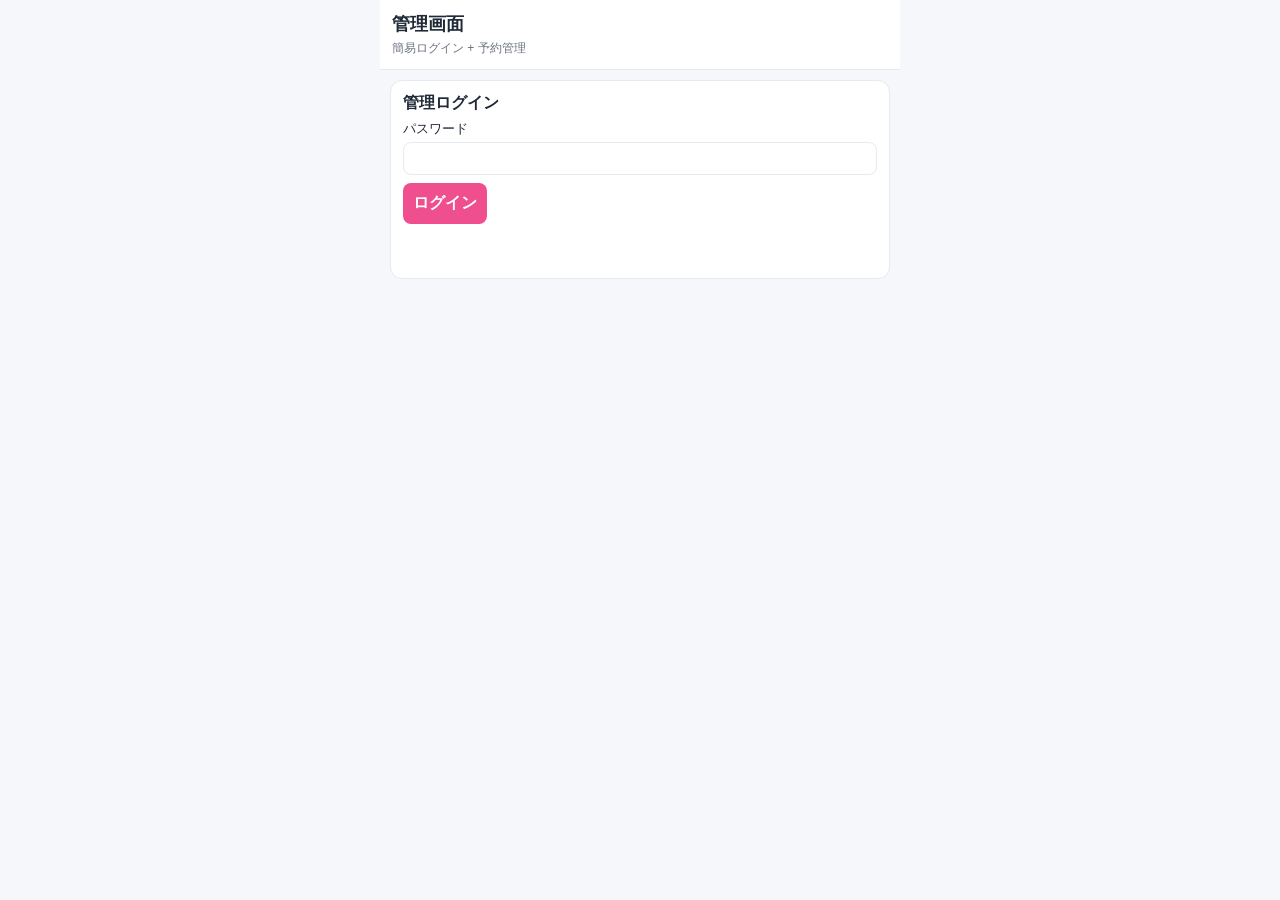
==== admin.html @ fffda280 "Build public and admin reservation screens with slot logic and pricing" ====
<!doctype html>
<html lang="ja">
  <head>
    <meta charset="UTF-8" />
    <meta name="viewport" content="width=device-width, initial-scale=1, viewport-fit=cover" />
    <title>介護タクシー予約 | 管理画面</title>
    <link rel="stylesheet" href="style.css" />
  </head>
  <body data-page="admin">
    <div class="app-shell">
      <header class="topbar">
        <h1>管理画面</h1>
        <p>簡易ログイン + 予約管理</p>
      </header>

      <main class="page-grid">
        <section class="card" id="loginCard">
          <h2>管理ログイン</h2>
          <label>パスワード<input id="adminPassword" type="password" /></label>
          <button id="loginBtn">ログイン</button>
          <p id="loginError" class="error"></p>
        </section>

        <section class="card hidden" id="adminPanel">
          <h2>営業・締切設定</h2>
          <div class="grid-2">
            <label>開始時刻<input id="startHour" type="number" min="0" max="23" /></label>
            <label>終了時刻<input id="endHour" type="number" min="0" max="23" /></label>
            <label>スロット間隔（分）
              <select id="interval">
                <option value="30">30</option>
                <option value="60">60</option>
              </select>
            </label>
            <label>締切（現在+時間）<input id="cutoffHours" type="number" min="0" max="24" /></label>
          </div>
          <label><input id="sameDayAllowed" type="checkbox" /> 当日予約を許可</label>
          <button id="saveRules">設定保存</button>
        </section>

        <section class="card hidden" id="blockPanel">
          <h2>手動ブロック設定（◎・×）</h2>
          <div id="adminCalendarGrid" class="calendar-grid"></div>
        </section>

        <section class="card hidden" id="catalogPanel">
          <h2>料金・メニュー・オプション管理</h2>
          <p class="muted">JSON形式（配列）で編集して保存。例: [{"id":"normal","name":"通常送迎","price":2500}]</p>
          <label>メニューJSON<textarea id="menuJson" rows="4"></textarea></label>
          <label>オプションJSON<textarea id="optionJson" rows="4"></textarea></label>
          <label>移動方法JSON<textarea id="mobilityJson" rows="4"></textarea></label>
          <label>ストレッチャー加算<input id="stretcherFee" type="number" min="0" /></label>
          <label>内部加算（非表示）<input id="internalFee" type="number" min="0" /></label>
          <button id="saveCatalog">料金設定保存</button>
          <p id="catalogError" class="error"></p>
        </section>

        <section class="card hidden" id="reservationPanel">
          <h2>予約一覧管理</h2>
          <div id="reservationList" class="list"></div>
        </section>
      </main>
    </div>

    <script src="app.js"></script>
    <script src="admin.js"></script>
  </body>
</html>
---- style.css ----
:root {
  --bg: #f5f7fb;
  --surface: #fff;
  --line: #e6e9ef;
  --text: #1f2937;
  --muted: #6b7280;
  --primary: #ef4f8f;
  --ok: #16a34a;
  --ng: #9ca3af;
  --danger: #dc2626;
}

* { box-sizing: border-box; }
body { margin: 0; font-family: -apple-system,BlinkMacSystemFont,"Segoe UI",Roboto,"Yu Gothic",sans-serif; background: var(--bg); color: var(--text); }
.app-shell { max-width: 520px; margin: 0 auto; min-height: 100dvh; }
.topbar { position: sticky; top: 0; z-index: 20; background: var(--surface); border-bottom: 1px solid var(--line); padding: 12px; }
.topbar h1 { margin: 0; font-size: 18px; }
.topbar p { margin: 4px 0 0; color: var(--muted); font-size: 12px; }
.page-grid { padding: 10px; display: grid; gap: 10px; }
.card { background: var(--surface); border: 1px solid var(--line); border-radius: 12px; padding: 12px; }
.card h2 { margin: 0 0 6px; font-size: 16px; }
.muted { color: var(--muted); font-size: 12px; margin: 0 0 8px; }
.date-tabs { display: grid; grid-auto-flow: column; grid-auto-columns: minmax(64px, 1fr); gap: 6px; overflow-x: auto; margin-bottom: 8px; }
.date-tab { border: 1px solid var(--line); border-radius: 10px; padding: 6px 4px; font-size: 12px; background: #fff; text-align: center; }
.date-tab.is-today { border-color: var(--primary); background: #fff0f6; }
.calendar-grid { display: grid; grid-template-columns: 44px repeat(7, 1fr); border: 1px solid var(--line); border-radius: 10px; overflow: hidden; }
.cell { border-right: 1px solid var(--line); border-bottom: 1px solid var(--line); min-height: 34px; display: grid; place-items: center; font-size: 12px; }
.cell.head, .cell.time { background: #f9fafb; font-weight: 700; }
.cell:nth-child(8n) { border-right: 0; }
.slot-btn { width: 100%; height: 100%; border: 0; background: #fff; font-size: 14px; font-weight: 700; cursor: pointer; }
.slot-btn.open { color: var(--primary); }
.slot-btn.blocked, .slot-btn.reserved { color: var(--ng); background: #f3f4f6; }
.slot-btn.today { box-shadow: inset 0 0 0 1px #f9a8d4; }
.slot-btn:disabled { cursor: not-allowed; }
.list { display: grid; gap: 8px; }
.item { border: 1px solid var(--line); border-radius: 10px; padding: 8px; font-size: 13px; }
label { display: grid; gap: 4px; font-size: 13px; margin-bottom: 8px; }
input, select, textarea, button { font: inherit; }
input, select, textarea { border: 1px solid var(--line); border-radius: 8px; padding: 8px; }
button { border: 0; border-radius: 8px; padding: 10px; background: var(--primary); color: #fff; font-weight: 700; }
button.secondary { background: #e5e7eb; color: #111827; }
.checkbox-grid { display: grid; grid-template-columns: repeat(2, minmax(0,1fr)); gap: 6px; }
.checkbox-item { display: flex; align-items: center; gap: 6px; font-size: 13px; }
.price-box { border: 1px dashed var(--line); border-radius: 10px; padding: 8px; margin-top: 8px; font-size: 13px; }
.price-box .total { font-weight: 700; font-size: 16px; }
.error { color: var(--danger); font-size: 12px; min-height: 18px; }
.modal { border: 0; border-radius: 12px; padding: 0; width: min(96vw, 460px); }
.modal form { padding: 12px; display: grid; gap: 6px; }
.modal-actions { display: grid; grid-template-columns: 1fr 1fr; gap: 6px; margin-top: 6px; }
.hidden { display: none; }
.grid-2 { display: grid; grid-template-columns: 1fr 1fr; gap: 8px; }
.row-actions { display: flex; gap: 6px; margin-top: 6px; }
.row-actions button { padding: 6px 8px; font-size: 12px; }
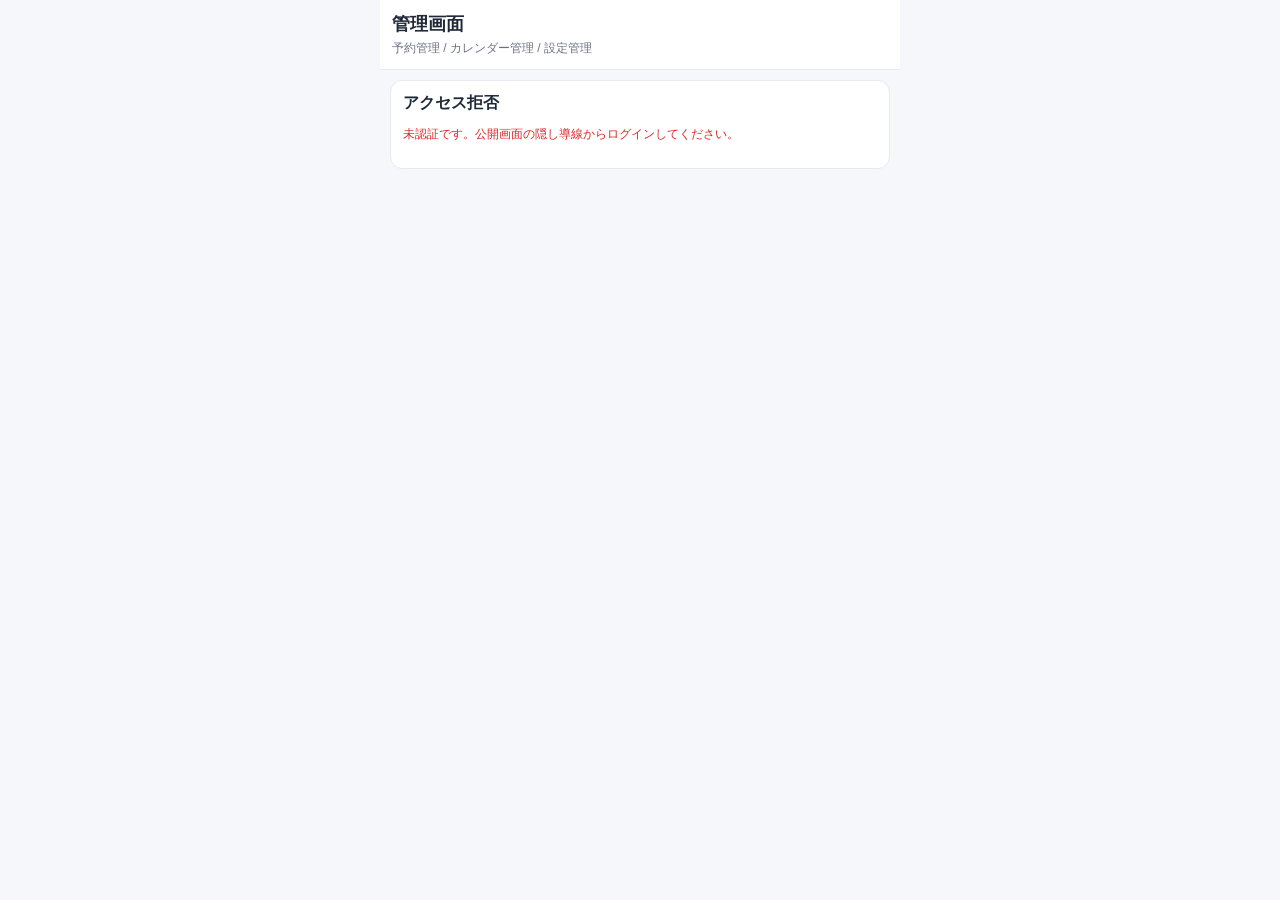
==== commit 7094ef41: "Add hidden admin entry flow with tap trigger and auth guard" ====
--- a/admin.html
+++ b/admin.html
@@ -10,27 +10,32 @@
     <div class="app-shell">
       <header class="topbar">
         <h1>管理画面</h1>
-        <p>簡易ログイン + 予約管理</p>
+        <p>予約管理 / カレンダー管理 / 設定管理</p>
       </header>
 
       <main class="page-grid">
-        <section class="card" id="loginCard">
-          <h2>管理ログイン</h2>
-          <label>パスワード<input id="adminPassword" type="password" /></label>
-          <button id="loginBtn">ログイン</button>
-          <p id="loginError" class="error"></p>
+        <section class="card" id="blockedCard">
+          <h2>アクセス拒否</h2>
+          <p class="error">未認証です。公開画面の隠し導線からログインしてください。</p>
+        </section>
+
+        <section class="card hidden" id="securityPanel">
+          <h2>セキュリティ</h2>
+          <div class="row-actions">
+            <button id="logoutBtn" class="secondary">ログアウト</button>
+          </div>
+          <label>パスワード変更（新しい値）<input id="newPassword" type="password" /></label>
+          <button id="changePasswordBtn">パスワード変更</button>
+          <p id="securityMsg" class="error"></p>
         </section>
 
         <section class="card hidden" id="adminPanel">
-          <h2>営業・締切設定</h2>
+          <h2>予約ルール設定</h2>
           <div class="grid-2">
             <label>開始時刻<input id="startHour" type="number" min="0" max="23" /></label>
             <label>終了時刻<input id="endHour" type="number" min="0" max="23" /></label>
             <label>スロット間隔（分）
-              <select id="interval">
-                <option value="30">30</option>
-                <option value="60">60</option>
-              </select>
+              <select id="interval"><option value="30">30</option><option value="60">60</option></select>
             </label>
             <label>締切（現在+時間）<input id="cutoffHours" type="number" min="0" max="24" /></label>
           </div>
@@ -39,13 +44,22 @@
         </section>
 
         <section class="card hidden" id="blockPanel">
-          <h2>手動ブロック設定（◎・×）</h2>
+          <h2>カレンダー管理（◎・×）</h2>
+          <div class="row-actions">
+            <input id="bulkDate" type="date" />
+            <button id="blockDayBtn" class="secondary">日単位ブロック</button>
+            <button id="unblockDayBtn" class="secondary">日単位解除</button>
+          </div>
+          <div class="row-actions">
+            <input id="partialDate" type="date" />
+            <input id="partialTime" type="time" />
+            <button id="blockTimeBtn" class="secondary">特定時間ブロック</button>
+          </div>
           <div id="adminCalendarGrid" class="calendar-grid"></div>
         </section>
 
         <section class="card hidden" id="catalogPanel">
           <h2>料金・メニュー・オプション管理</h2>
-          <p class="muted">JSON形式（配列）で編集して保存。例: [{"id":"normal","name":"通常送迎","price":2500}]</p>
           <label>メニューJSON<textarea id="menuJson" rows="4"></textarea></label>
           <label>オプションJSON<textarea id="optionJson" rows="4"></textarea></label>
           <label>移動方法JSON<textarea id="mobilityJson" rows="4"></textarea></label>
@@ -56,7 +70,12 @@
         </section>
 
         <section class="card hidden" id="reservationPanel">
-          <h2>予約一覧管理</h2>
+          <h2>予約管理</h2>
+          <div class="row-actions">
+            <input id="filterDate" type="date" />
+            <input id="searchText" placeholder="名前・電話検索" />
+            <button id="applyFilter" class="secondary">絞り込み</button>
+          </div>
           <div id="reservationList" class="list"></div>
         </section>
       </main>
--- a/style.css
+++ b/style.css
@@ -20,17 +20,13 @@
 .card { background: var(--surface); border: 1px solid var(--line); border-radius: 12px; padding: 12px; }
 .card h2 { margin: 0 0 6px; font-size: 16px; }
 .muted { color: var(--muted); font-size: 12px; margin: 0 0 8px; }
-.date-tabs { display: grid; grid-auto-flow: column; grid-auto-columns: minmax(64px, 1fr); gap: 6px; overflow-x: auto; margin-bottom: 8px; }
-.date-tab { border: 1px solid var(--line); border-radius: 10px; padding: 6px 4px; font-size: 12px; background: #fff; text-align: center; }
-.date-tab.is-today { border-color: var(--primary); background: #fff0f6; }
-.calendar-grid { display: grid; grid-template-columns: 44px repeat(7, 1fr); border: 1px solid var(--line); border-radius: 10px; overflow: hidden; }
-.cell { border-right: 1px solid var(--line); border-bottom: 1px solid var(--line); min-height: 34px; display: grid; place-items: center; font-size: 12px; }
-.cell.head, .cell.time { background: #f9fafb; font-weight: 700; }
-.cell:nth-child(8n) { border-right: 0; }
-.slot-btn { width: 100%; height: 100%; border: 0; background: #fff; font-size: 14px; font-weight: 700; cursor: pointer; }
-.slot-btn.open { color: var(--primary); }
+.date-tabs { display: grid; grid-auto-flow: column; grid-auto-columns: minmax(64px, 1fr); gap: 6px; overflow-x: auto; margin-bottom: 10px; }
+.date-tab { border: 1px solid var(--line); border-radius: 10px; padding: 8px 4px; font-size: 12px; background: #fff; text-align: center; }
+.date-tab.is-selected { border-color: var(--primary); background: #fff0f6; font-weight: 700; }
+.slot-list { display: grid; grid-template-columns: repeat(3, minmax(0, 1fr)); gap: 8px; }
+.slot-btn { border: 1px solid var(--line); border-radius: 10px; min-height: 52px; background: #fff; font-size: 14px; font-weight: 700; color: var(--primary); }
 .slot-btn.blocked, .slot-btn.reserved { color: var(--ng); background: #f3f4f6; }
-.slot-btn.today { box-shadow: inset 0 0 0 1px #f9a8d4; }
+.slot-btn small { display: block; font-size: 11px; font-weight: 500; color: var(--muted); }
 .slot-btn:disabled { cursor: not-allowed; }
 .list { display: grid; gap: 8px; }
 .item { border: 1px solid var(--line); border-radius: 10px; padding: 8px; font-size: 13px; }
@@ -40,7 +36,7 @@
 button { border: 0; border-radius: 8px; padding: 10px; background: var(--primary); color: #fff; font-weight: 700; }
 button.secondary { background: #e5e7eb; color: #111827; }
 .checkbox-grid { display: grid; grid-template-columns: repeat(2, minmax(0,1fr)); gap: 6px; }
-.checkbox-item { display: flex; align-items: center; gap: 6px; font-size: 13px; }
+.checkbox-item { display: flex; align-items: center; gap: 6px; font-size: 13px; margin: 0 0 8px; }
 .price-box { border: 1px dashed var(--line); border-radius: 10px; padding: 8px; margin-top: 8px; font-size: 13px; }
 .price-box .total { font-weight: 700; font-size: 16px; }
 .error { color: var(--danger); font-size: 12px; min-height: 18px; }
@@ -51,3 +47,21 @@
 .grid-2 { display: grid; grid-template-columns: 1fr 1fr; gap: 8px; }
 .row-actions { display: flex; gap: 6px; margin-top: 6px; }
 .row-actions button { padding: 6px 8px; font-size: 12px; }
+.calendar-grid { display: grid; grid-template-columns: 44px repeat(7, 1fr); border: 1px solid var(--line); border-radius: 10px; overflow: hidden; }
+.cell { border-right: 1px solid var(--line); border-bottom: 1px solid var(--line); min-height: 34px; display: grid; place-items: center; font-size: 12px; }
+.cell.head, .cell.time { background: #f9fafb; font-weight: 700; }
+.cell:nth-child(8n) { border-right: 0; }
+.secret-icon {
+  position: fixed;
+  top: 8px;
+  left: 8px;
+  width: 28px;
+  height: 28px;
+  border-radius: 50%;
+  border: 1px solid #d1d5db;
+  background: #fff;
+  color: #6b7280;
+  z-index: 30;
+  opacity: 0.6;
+}
+.secret-icon:active { transform: scale(0.96); }
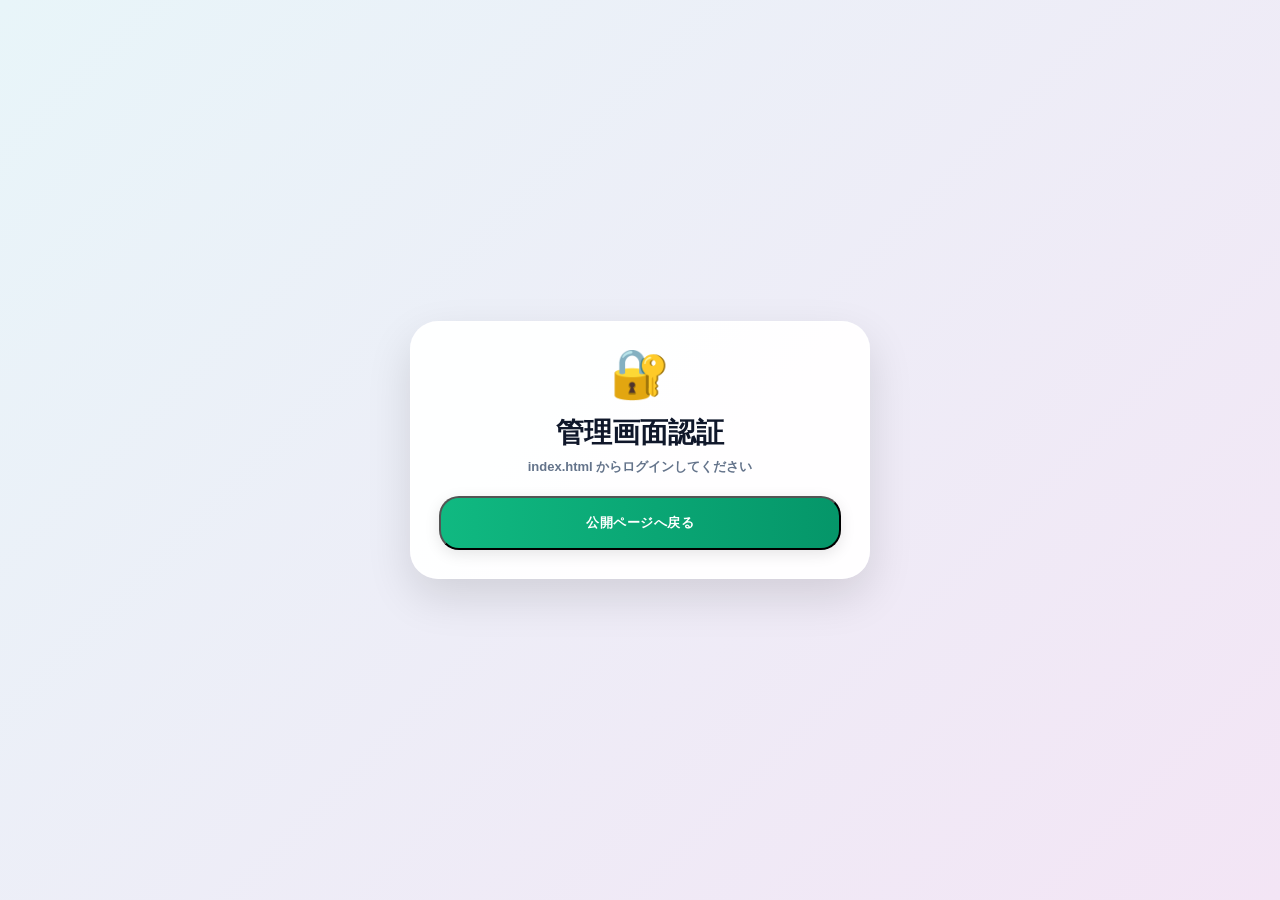
==== commit d6af8c15: "Add files via upload" ====
--- a/admin.html
+++ b/admin.html
@@ -1,87 +1,989 @@
 <!doctype html>
-<html lang="ja">
-  <head>
-    <meta charset="UTF-8" />
-    <meta name="viewport" content="width=device-width, initial-scale=1, viewport-fit=cover" />
-    <title>介護タクシー予約 | 管理画面</title>
-    <link rel="stylesheet" href="style.css" />
-  </head>
-  <body data-page="admin">
-    <div class="app-shell">
-      <header class="topbar">
-        <h1>管理画面</h1>
-        <p>予約管理 / カレンダー管理 / 設定管理</p>
-      </header>
-
-      <main class="page-grid">
-        <section class="card" id="blockedCard">
-          <h2>アクセス拒否</h2>
-          <p class="error">未認証です。公開画面の隠し導線からログインしてください。</p>
-        </section>
-
-        <section class="card hidden" id="securityPanel">
-          <h2>セキュリティ</h2>
-          <div class="row-actions">
-            <button id="logoutBtn" class="secondary">ログアウト</button>
-          </div>
-          <label>パスワード変更（新しい値）<input id="newPassword" type="password" /></label>
-          <button id="changePasswordBtn">パスワード変更</button>
-          <p id="securityMsg" class="error"></p>
-        </section>
-
-        <section class="card hidden" id="adminPanel">
-          <h2>予約ルール設定</h2>
-          <div class="grid-2">
-            <label>開始時刻<input id="startHour" type="number" min="0" max="23" /></label>
-            <label>終了時刻<input id="endHour" type="number" min="0" max="23" /></label>
-            <label>スロット間隔（分）
-              <select id="interval"><option value="30">30</option><option value="60">60</option></select>
-            </label>
-            <label>締切（現在+時間）<input id="cutoffHours" type="number" min="0" max="24" /></label>
-          </div>
-          <label><input id="sameDayAllowed" type="checkbox" /> 当日予約を許可</label>
-          <button id="saveRules">設定保存</button>
-        </section>
-
-        <section class="card hidden" id="blockPanel">
-          <h2>カレンダー管理（◎・×）</h2>
-          <div class="row-actions">
-            <input id="bulkDate" type="date" />
-            <button id="blockDayBtn" class="secondary">日単位ブロック</button>
-            <button id="unblockDayBtn" class="secondary">日単位解除</button>
-          </div>
-          <div class="row-actions">
-            <input id="partialDate" type="date" />
-            <input id="partialTime" type="time" />
-            <button id="blockTimeBtn" class="secondary">特定時間ブロック</button>
-          </div>
+<html lang="ja" class="h-full">
+<head>
+  <meta charset="UTF-8" />
+  <meta name="viewport" content="width=device-width, initial-scale=1.0" />
+  <title>介護タクシー予約 管理画面</title>
+
+  <meta http-equiv="x-dns-prefetch-control" content="on" />  <style>
+/* inlined tailwind-lite.css */
+
+/* Minimal local utility CSS replacing Tailwind CDN */
+:root{--tw-from:#10b981;--tw-to:#059669;--tw-text-opacity:1;--tw-bg-opacity:1;}
+*,::before,::after{box-sizing:border-box}
+.hidden{display:none!important}
+.flex{display:flex}.inline-flex{display:inline-flex}.grid{display:grid}.block{display:block}
+.items-center{align-items:center}.items-start{align-items:flex-start}
+.justify-center{justify-content:center}.justify-between{justify-content:space-between}.justify-end{justify-content:flex-end}
+.flex-1{flex:1 1 0%}.flex-shrink-0{flex-shrink:0}.flex-wrap{flex-wrap:wrap}
+.w-full{width:100%}.w-10{width:2.5rem}.w-5{width:1.25rem}.h-10{height:2.5rem}.h-5{height:1.25rem}.h-full{height:100%}
+.min-w-0{min-width:0}.min-w-\[96px\]{min-width:96px}
+.max-w-sm{max-width:24rem}.max-w-md{max-width:28rem}.max-w-lg{max-width:32rem}.max-w-6xl{max-width:72rem}
+.max-h-\[60vh\]{max-height:60vh}.max-h-\[90vh\]{max-height:90vh}.max-h-\[95vh\]{max-height:95vh}
+.overflow-hidden{overflow:hidden}.overflow-auto{overflow:auto}.overflow-x-auto{overflow-x:auto}.overflow-y-auto{overflow-y:auto}
+.relative{position:relative}.sticky{position:sticky}.top-0{top:0}
+.p-0{padding:0}.p-3{padding:.75rem}.p-4{padding:1rem}.p-5{padding:1.25rem}.p-6{padding:1.5rem}.p-8{padding:2rem}
+.px-1{padding-left:.25rem;padding-right:.25rem}.px-3{padding-left:.75rem;padding-right:.75rem}.px-4{padding-left:1rem;padding-right:1rem}.px-5{padding-left:1.25rem;padding-right:1.25rem}.px-6{padding-left:1.5rem;padding-right:1.5rem}
+.py-2{padding-top:.5rem;padding-bottom:.5rem}.py-3{padding-top:.75rem;padding-bottom:.75rem}.py-4{padding-top:1rem;padding-bottom:1rem}
+.pt-3{padding-top:.75rem}.pt-4{padding-top:1rem}.pb-4{padding-bottom:1rem}
+.mt-1{margin-top:.25rem}.mt-2{margin-top:.5rem}.mt-3{margin-top:.75rem}.mt-4{margin-top:1rem}
+.mb-2{margin-bottom:.5rem}.mb-3{margin-bottom:.75rem}.mb-4{margin-bottom:1rem}.mb-5{margin-bottom:1.25rem}.mb-6{margin-bottom:1.5rem}
+.gap-1{gap:.25rem}.gap-2{gap:.5rem}.gap-3{gap:.75rem}.gap-4{gap:1rem}
+.space-y-2>*+*{margin-top:.5rem}.space-y-4>*+*{margin-top:1rem}.space-y-5>*+*{margin-top:1.25rem}.space-y-6>*+*{margin-top:1.5rem}
+.grid-cols-1{grid-template-columns:repeat(1,minmax(0,1fr))}.grid-cols-4{grid-template-columns:repeat(4,minmax(0,1fr))}
+.text-left{text-align:left}.text-center{text-align:center}.text-right{text-align:right}
+.text-xs{font-size:.75rem;line-height:1rem}.text-sm{font-size:.875rem;line-height:1.25rem}.text-base{font-size:1rem;line-height:1.5rem}.text-lg{font-size:1.125rem;line-height:1.75rem}.text-2xl{font-size:1.5rem;line-height:2rem}.text-3xl{font-size:1.875rem;line-height:2.25rem}.text-4xl{font-size:2.25rem;line-height:2.5rem}.text-5xl{font-size:3rem;line-height:1}.text-6xl{font-size:3.75rem;line-height:1}.text-\[11px\]{font-size:11px}
+.font-medium{font-weight:500}.font-bold{font-weight:700}.font-extrabold{font-weight:800}.font-mono{font-family:ui-monospace,SFMono-Regular,monospace}
+.leading-none{line-height:1}.leading-tight{line-height:1.25}.leading-relaxed{line-height:1.625}
+.whitespace-nowrap{white-space:nowrap}.whitespace-pre-wrap{white-space:pre-wrap}
+.list-none{list-style:none}.select-none{user-select:none}
+.cursor-pointer{cursor:pointer}.cursor-not-allowed{cursor:not-allowed}
+.rounded-lg{border-radius:.5rem}.rounded-xl{border-radius:.75rem}.rounded-2xl{border-radius:1rem}
+.border{border:1px solid #e5e7eb}.border-2{border:2px solid #e5e7eb}.border-b{border-bottom:1px solid #e5e7eb}.border-t{border-top:1px solid #e5e7eb}.border-t-2{border-top:2px solid #e5e7eb}.border-collapse{border-collapse:collapse}.border-dashed{border-style:dashed}
+.border-gray-100{border-color:#f3f4f6}.border-gray-200{border-color:#e5e7eb}.border-gray-300{border-color:#d1d5db}.border-slate-200{border-color:#e2e8f0}.border-emerald-100{border-color:#d1fae5}.border-emerald-200{border-color:#a7f3d0}.border-cyan-200{border-color:#a5f3fc}.border-orange-200{border-color:#fed7aa}.border-pink-200{border-color:#fbcfe8}.border-purple-100{border-color:#f3e8ff}.border-sky-100{border-color:#e0f2fe}.border-sky-200{border-color:#bae6fd}.border-yellow-200{border-color:#fde68a}
+.bg-white{background-color:#fff}.bg-gray-50{background-color:#f9fafb}.bg-gray-300{background-color:#d1d5db}.bg-gray-500{background-color:#6b7280}.bg-cyan-50{background-color:#ecfeff}.bg-orange-50{background-color:#fff7ed}.bg-pink-50{background-color:#fdf2f8}.bg-sky-50{background-color:#f0f9ff}.bg-sky-50\/40{background-color:rgba(240,249,255,.4)}.bg-yellow-50{background-color:#fefce8}
+.text-white{color:#fff}.text-transparent{color:transparent}.bg-clip-text{-webkit-background-clip:text;background-clip:text}
+.text-gray-400{color:#9ca3af}.text-gray-500{color:#6b7280}.text-gray-600{color:#4b5563}.text-gray-700{color:#374151}.text-gray-800{color:#1f2937}.text-slate-500{color:#64748b}.text-slate-700{color:#334155}.text-red-500{color:#ef4444}.text-red-600{color:#dc2626}.text-pink-600{color:#db2777}.text-purple-700{color:#7e22ce}.text-sky-700{color:#0369a1}.text-emerald-50{color:#ecfdf5}.text-emerald-100{color:#d1fae5}.text-emerald-600{color:#059669}.text-emerald-700{color:#047857}
+.bg-gradient-to-r{background-image:linear-gradient(to right,var(--tw-from),var(--tw-to))}.bg-gradient-to-br{background-image:linear-gradient(to bottom right,var(--tw-from),var(--tw-to))}
+.from-amber-500{--tw-from:#f59e0b}.to-amber-600{--tw-to:#d97706}.hover\:from-amber-600:hover{--tw-from:#d97706}.hover\:to-amber-700:hover{--tw-to:#b45309}
+.from-emerald-50{--tw-from:#ecfdf5}.from-emerald-500{--tw-from:#10b981}.from-emerald-600{--tw-from:#059669}.to-emerald-400{--tw-to:#34d399}.to-emerald-600{--tw-to:#059669}.hover\:from-emerald-600:hover{--tw-from:#059669}.hover\:to-emerald-700:hover{--tw-to:#047857}
+.from-fuchsia-500{--tw-from:#d946ef}.to-fuchsia-600{--tw-to:#c026d3}.hover\:from-fuchsia-600:hover{--tw-from:#c026d3}.hover\:to-fuchsia-700:hover{--tw-to:#a21caf}
+.from-gray-500{--tw-from:#6b7280}.to-gray-600{--tw-to:#4b5563}.hover\:bg-gray-50:hover{background-color:#f9fafb}.hover\:bg-gray-600:hover{background-color:#4b5563}.hover\:from-gray-600:hover{--tw-from:#4b5563}.hover\:to-gray-700:hover{--tw-to:#374151}
+.from-indigo-500{--tw-from:#6366f1}.hover\:from-indigo-600:hover{--tw-from:#4f46e5}
+.from-pink-50{--tw-from:#fdf2f8}.from-pink-500{--tw-from:#ec4899}.to-pink-600{--tw-to:#db2777}.hover\:from-pink-600:hover{--tw-from:#db2777}.hover\:to-pink-700:hover{--tw-to:#be185d}
+.from-sky-100{--tw-from:#e0f2fe}.from-sky-500{--tw-from:#0ea5e9}.from-sky-600{--tw-from:#0284c7}.to-sky-50{--tw-to:#f0f9ff}.to-sky-400{--tw-to:#38bdf8}.to-sky-600{--tw-to:#0284c7}.hover\:from-sky-600:hover{--tw-from:#0284c7}.hover\:to-sky-700:hover{--tw-to:#0369a1}
+.from-violet-500{--tw-from:#8b5cf6}.to-violet-600{--tw-to:#7c3aed}.hover\:from-violet-600:hover{--tw-from:#7c3aed}.hover\:to-violet-700:hover{--tw-to:#6d28d9}
+.to-purple-50{--tw-to:#faf5ff}.to-teal-50{--tw-to:#f0fdfa}
+.transition{transition:all .2s ease}.hover\:opacity-70:hover{opacity:.7}
+.required::after{content:' *';color:#ef4444}
+@media (min-width:768px){.md\:gap-4{gap:1rem}.md\:mb-5{margin-bottom:1.25rem}.md\:text-4xl{font-size:2.25rem;line-height:2.5rem}.md\:text-lg{font-size:1.125rem;line-height:1.75rem}.md\:text-sm{font-size:.875rem;line-height:1.25rem}.md\:grid-cols-2{grid-template-columns:repeat(2,minmax(0,1fr))}}
+
+
+    * { box-sizing: border-box; }
+    html, body { height: 100%; margin: 0; }
+    body { font-family:-apple-system,BlinkMacSystemFont,'Segoe UI',Roboto,'Helvetica Neue',Arial,'Hiragino Kaku Gothic ProN','Hiragino Sans','Yu Gothic UI','Yu Gothic',Meiryo,sans-serif; background: linear-gradient(135deg,#e8f5f9 0%,#f3e5f5 100%); }
+
+    .cute-btn{border-radius:20px;transition:all .3s cubic-bezier(.34,1.56,.64,1);box-shadow:0 4px 15px rgba(0,0,0,.1);font-weight:600;letter-spacing:.5px}
+    .cute-btn:hover{transform:translateY(-2px);box-shadow:0 8px 25px rgba(0,0,0,.15)}
+    .cute-btn:active{transform:translateY(0)}
+    .card-soft{border-radius:20px;background:rgba(255,255,255,.95);backdrop-filter:blur(10px);box-shadow:0 8px 32px rgba(0,0,0,.08);border:1px solid rgba(255,255,255,.5)}
+    .gradient-header{background:linear-gradient(135deg,#10b981 0%,#059669 100%);border-radius:25px;padding:24px;color:#fff;margin-bottom:20px;box-shadow:0 10px 30px rgba(16,185,129,.2)}
+    .gradient-header-pink{background:linear-gradient(135deg,#ec4899 0%,#db2777 100%);border-radius:25px;padding:24px;color:#fff;margin-bottom:20px;box-shadow:0 10px 30px rgba(236,72,153,.2)}
+
+    .calendar-grid{display:grid;gap:6px;width:max-content}
+    .calendar-grid > div{min-width:0}
+    .time-label{
+      background:linear-gradient(135deg,#f3f4f6 0%,#e5e7eb 100%);
+      border:2px solid #d1d5db;
+      display:flex;align-items:center;justify-content:center;
+      font-weight:700;font-size:13px;color:#1f2937;
+      border-radius:8px;min-height:50px;white-space:nowrap;user-select:none
+    }
+    .date-header{
+      background:linear-gradient(135deg,#f3f4f6 0%,#e5e7eb 100%);
+      border:2px solid #d1d5db;
+      display:flex;align-items:center;justify-content:center;
+      font-weight:700;font-size:13px;color:#1f2937;
+      border-radius:8px;min-height:50px;transition:all .3s;white-space:nowrap;user-select:none
+    }
+    .date-header.weekend{background:linear-gradient(135deg,#fee2e2 0%,#fecaca 100%);border-color:#fca5a5}
+    .admin-slot-available{background:linear-gradient(135deg,#10b981 0%,#059669 100%);color:#fff;cursor:pointer;border-radius:12px;transition:all .3s;font-weight:800}
+    .admin-slot-available:hover{transform:scale(1.05)}
+    .admin-slot-unavailable{background:linear-gradient(135deg,#f87171 0%,#ef4444 100%);color:#fff;cursor:pointer;border-radius:12px;font-weight:800}
+    .admin-slot-other{background:linear-gradient(135deg,#06b6d4 0%,#0891b2 100%);color:#fff;cursor:pointer;border-radius:12px;font-weight:800}
+    .admin-slot-other:hover{transform:scale(1.05)}
+
+    .scroll-container{overflow:auto;contain: layout paint;-webkit-overflow-scrolling:touch;position:relative;width:100%;overscroll-behavior:contain;scroll-behavior:smooth}
+    .admin-calendar-scroll{max-height:500px}
+    @media (min-width: 641px){
+      #adminView .admin-calendar-scroll{max-height:calc(100vh - 320px)}
+    }
+
+    .sticky-top{position:sticky;top:0;z-index:30}
+    .sticky-left{position:sticky;left:0;z-index:20}
+    .sticky-corner{position:sticky;top:0;left:0;z-index:40}
+
+    .day-btn{
+      display:inline-flex;align-items:center;justify-content:center;
+      width:36px;height:24px;border-radius:999px;
+      font-weight:900;font-size:12px;line-height:1;
+      border:2px solid rgba(0,0,0,.08);
+      box-shadow:0 6px 14px rgba(0,0,0,.08);
+      transition:all .25s cubic-bezier(.34,1.56,.64,1);
+      user-select:none
+    }
+    .day-btn:hover{transform:translateY(-1px) scale(1.05)}
+    .day-btn:active{transform:translateY(0) scale(1.02)}
+    .day-btn-block{background:linear-gradient(135deg,#f87171 0%,#ef4444 100%);color:#fff}
+    .day-btn-unblock{background:linear-gradient(135deg,#34d399 0%,#10b981 100%);color:#fff}
+    .card-zero{padding:0 !important}
+    .card-zero-inner{padding:0 !important;margin:0 !important}
+
+    input,select,textarea{
+      font-size:16px!important;border-radius:12px!important;border:2px solid #e5e7eb!important;
+      padding:12px 16px!important;transition:all .3s;font-family:'Noto Sans JP',sans-serif
+    }
+    input:focus,select:focus,textarea:focus{
+      outline:none;border-color:#10b981!important;box-shadow:0 0 0 3px rgba(16,185,129,.1)!important
+    }
+
+    .modal-overlay{position:fixed;top:0;left:0;right:0;bottom:0;background:rgba(0,0,0,.4);display:flex;align-items:center;justify-content:center;z-index:1000;animation:fadeIn .3s ease-out}
+    @keyframes fadeIn{from{opacity:0}to{opacity:1}}
+    .modal-content{background:#fff;border-radius:25px;max-width:95%;max-height:90%;overflow-y:auto;box-shadow:0 25px 50px -12px rgba(0,0,0,.25);animation:slideUp .4s cubic-bezier(.34,1.56,.64,1)}
+    @keyframes slideUp{from{opacity:0;transform:translateY(30px)}to{opacity:1;transform:translateY(0)}}
+
+    .form-group{margin-bottom:0}
+    .form-label{display:block;font-size:14px;font-weight:800;color:#333;margin-bottom:10px;letter-spacing:.3px}
+    .badge{display:inline-block;padding:6px 12px;border-radius:12px;font-size:12px;font-weight:800;letter-spacing:.5px}
+    .badge-pending{background:linear-gradient(135deg,#fbbf24 0%,#f59e0b 100%);color:#fff}
+    .badge-confirmed{background:linear-gradient(135deg,#60a5fa 0%,#3b82f6 100%);color:#fff}
+    .badge-completed{background:linear-gradient(135deg,#34d399 0%,#10b981 100%);color:#fff}
+    .badge-cancelled{background:linear-gradient(135deg,#f87171 0%,#ef4444 100%);color:#fff}
+
+    .stat-box{background:linear-gradient(135deg,rgba(16,185,129,.1) 0%,rgba(236,72,153,.1) 100%);border-radius:16px;padding:16px;text-align:center;border:2px solid rgba(16,185,129,.2)}
+    .stat-number{font-size:28px;font-weight:900;color:#10b981}
+    .stat-label{font-size:12px;color:#666;margin-top:4px;font-weight:700}
+
+    #toast{
+      position:fixed;left:50%;bottom:16px;transform:translateX(-50%);
+      background:rgba(17,24,39,.92);color:#fff;padding:10px 14px;border-radius:999px;
+      font-weight:700;font-size:13px;z-index:2200;display:none;box-shadow:0 10px 25px rgba(0,0,0,.25)
+    }
+
+    #loadingOverlay{
+      position:fixed;inset:0;display:none;align-items:center;justify-content:center;
+      background:rgba(255,255,255,.68);z-index:2100;backdrop-filter: blur(6px)
+    }
+    #loadingCard{
+      background:rgba(17,24,39,.92);color:#fff;padding:14px 16px;border-radius:999px;
+      box-shadow:0 14px 35px rgba(0,0,0,.25);display:flex;align-items:center;gap:10px;font-weight:800;font-size:13px
+    }
+    .spinner{
+      width:18px;height:18px;border-radius:999px;border:3px solid rgba(255,255,255,.25);
+      border-top-color: rgba(255,255,255,.95);animation:spin .8s linear infinite
+    }
+    @keyframes spin{to{transform:rotate(360deg)}}
+
+    #adminView{height:100%;overflow-y:auto;-webkit-overflow-scrolling:touch;overscroll-behavior:contain}
+    @media (max-width: 640px){
+      .time-label,.date-header{min-height:34px;font-size:10px;border-width:1px;border-radius:8px;padding:0 2px}
+      .admin-slot-available,.admin-slot-unavailable,.admin-slot-other{font-size:14px !important;line-height:1 !important}
+      #adminView .scroll-container{max-height:calc(100vh - 210px) !important}
+      .day-btn{width:30px;height:18px;font-size:10px}
+      #adminView{padding:0 !important}
+      #adminHeader{margin-bottom:10px !important}
+      .stat-box{padding:8px !important;border-radius:12px !important}
+      .stat-number{font-size:18px !important}
+      .stat-label{font-size:10px !important;margin-top:2px !important}
+    }
+
+    .sheet-row-clickable{cursor:pointer}
+    .sheet-row-clickable:hover{background:#f0f9ff !important}
+    .hidden{display:none !important}
+
+    .admin-panel-card{
+      border-radius:20px;background:rgba(255,255,255,.95);box-shadow:0 8px 32px rgba(0,0,0,.08);
+      border:1px solid rgba(255,255,255,.5);padding:16px;margin-bottom:16px
+    }
+    .admin-panel-title{font-size:18px;font-weight:800;color:#1f2937;margin-bottom:0}
+    .admin-panel-header{display:flex;align-items:center;justify-content:space-between;gap:12px;cursor:pointer;user-select:none;padding:4px 0}
+    .admin-panel-toggle{
+      display:inline-flex;align-items:center;justify-content:center;width:36px;height:36px;border-radius:999px;
+      background:#f3f4f6;color:#374151;font-size:18px;font-weight:900;flex-shrink:0
+    }
+    .admin-panel-body{margin-top:14px}
+    .admin-panel-body.collapsed{display:none}
+
+    .logo-preview-wrap{display:flex;align-items:center;gap:12px;padding:12px;border:2px solid #e5e7eb;border-radius:16px;background:#fff}
+    .logo-preview-img{width:64px;height:64px;object-fit:contain;border-radius:14px;background:#f9fafb;border:1px solid #e5e7eb;flex-shrink:0}
+    .config-grid{display:grid;grid-template-columns: repeat(2, minmax(0, 1fr));gap:14px}
+    .field-note{font-size:12px;color:#6b7280;line-height:1.5;margin-top:6px;font-weight:700}
+    .upload-box{border:2px dashed #cbd5e1;border-radius:16px;padding:14px;background:#f8fafc}
+    .small-status{font-size:12px;font-weight:800;margin-top:8px}
+    .small-status.ok{color:#059669}
+    .small-status.ng{color:#dc2626}
+    .group-help-chip{
+      display:inline-flex;align-items:center;gap:6px;padding:6px 10px;border-radius:999px;background:#f3f4f6;
+      color:#4b5563;font-size:11px;font-weight:800;margin-right:6px;margin-bottom:6px
+    }
+
+    .auth-screen{min-height:100vh;display:flex;align-items:center;justify-content:center;padding:20px}
+    .auth-card{
+      width:100%;max-width:460px;background:rgba(255,255,255,.95);border:1px solid rgba(255,255,255,.5);
+      border-radius:28px;box-shadow:0 18px 45px rgba(0,0,0,.12);padding:28px;text-align:center
+    }
+    .auth-title{font-size:28px;font-weight:900;color:#0f172a;margin-bottom:6px}
+    .auth-sub{font-size:13px;color:#64748b;font-weight:700;margin-bottom:20px}
+
+    .menu-group-card{
+      border:2px solid #e5e7eb;
+      border-radius:20px;
+      background:#fff;
+      padding:14px;
+      margin-bottom:16px;
+    }
+    .menu-group-card-header{
+      display:flex;
+      align-items:center;
+      justify-content:space-between;
+      gap:12px;
+      cursor:pointer;
+      user-select:none;
+    }
+    .menu-group-card-title{
+      font-size:18px;
+      font-weight:900;
+      color:#1f2937;
+    }
+    .menu-group-card-sub{
+      font-size:12px;
+      color:#64748b;
+      font-weight:700;
+      margin-top:4px;
+    }
+    .menu-group-card-toggle{
+      display:inline-flex;
+      align-items:center;
+      justify-content:center;
+      width:36px;
+      height:36px;
+      border-radius:999px;
+      background:#f3f4f6;
+      color:#374151;
+      font-size:18px;
+      font-weight:900;
+      flex-shrink:0;
+    }
+    .menu-group-card-body{
+      margin-top:12px;
+      padding-top:12px;
+      border-top:2px solid #f1f5f9;
+    }
+    .menu-group-card-body.collapsed{
+      display:none;
+    }
+    .menu-item-card{
+      border:2px solid #eef2f7;
+      border-radius:18px;
+      background:#f8fafc;
+      padding:12px;
+      margin-bottom:12px;
+    }
+    .menu-item-top{
+      display:flex;
+      gap:10px;
+      align-items:flex-start;
+    }
+    .menu-move-box{
+      display:flex;
+      flex-direction:column;
+      gap:8px;
+      flex-shrink:0;
+    }
+    .move-btn{
+      width:42px;
+      height:42px;
+      border-radius:12px;
+      border:none;
+      background:#ffffff;
+      box-shadow:0 4px 10px rgba(0,0,0,.08);
+      font-size:20px;
+      font-weight:900;
+      cursor:pointer;
+      color:#334155;
+    }
+    .move-btn:hover{background:#f1f5f9}
+    .move-btn:disabled{opacity:.4;cursor:not-allowed}
+    .menu-item-main{
+      flex:1;
+      display:grid;
+      grid-template-columns:repeat(4,minmax(0,1fr));
+      gap:10px;
+    }
+    .menu-item-bottom{
+      margin-top:10px;
+      display:grid;
+      grid-template-columns:repeat(4,minmax(0,1fr));
+      gap:10px;
+    }
+    .menu-inline-actions{
+      display:flex;
+      justify-content:flex-end;
+      gap:8px;
+      margin-top:10px;
+    }
+    .menu-auto-toggle-cell{
+      display:flex;
+      flex-direction:column;
+      justify-content:flex-end;
+    }
+    .menu-auto-toggle-btn{
+      width:100%;
+      justify-content:center;
+    }
+    .menu-auto-accordion{
+      margin-top:10px;
+      padding:12px;
+      border:2px dashed #dbeafe;
+      border-radius:16px;
+      background:#ffffff;
+    }
+    .menu-auto-accordion.collapsed{
+      display:none;
+    }
+    .menu-auto-grid{
+      display:grid;
+      grid-template-columns:160px 1fr 1fr;
+      gap:10px;
+      align-items:end;
+      margin-top:10px;
+    }
+    .menu-auto-grid:first-child{
+      margin-top:0;
+    }
+    .menu-auto-badge{
+      display:flex;
+      align-items:center;
+      justify-content:center;
+      min-height:44px;
+      border-radius:12px;
+      background:#eff6ff;
+      color:#1d4ed8;
+      font-size:13px;
+      font-weight:800;
+    }
+    .menu-remove-btn{
+      background:linear-gradient(135deg,#f87171 0%,#ef4444 100%);
+      color:#fff;
+    }
+    .menu-add-row{
+      display:flex;
+      justify-content:flex-end;
+      margin-top:8px;
+    }
+    .menu-meta{
+      margin-top:8px;
+      font-size:11px;
+      color:#64748b;
+      font-weight:800;
+      line-height:1.6;
+    }
+
+    @media (max-width: 1100px){
+      .menu-item-main,
+      .menu-item-bottom{
+        grid-template-columns:1fr 1fr;
+      }
+      .menu-auto-grid{
+        grid-template-columns:140px 1fr 1fr;
+      }
+    }
+    @media (max-width: 900px){
+      .config-grid{grid-template-columns:1fr}
+      .menu-item-top{flex-direction:column}
+      .menu-move-box{flex-direction:row}
+      .menu-item-main,
+      .menu-item-bottom{
+        grid-template-columns:1fr;
+      }
+      .menu-auto-grid{
+        grid-template-columns:1fr;
+      }
+      .menu-group-card-header{
+        align-items:flex-start;
+      }
+      .menu-add-row{
+        justify-content:stretch;
+      }
+      .menu-add-row button{
+        width:100%;
+      }
+    }
+  </style>
+</head>
+
+<body class="h-full">
+  <div id="toast">通信エラー</div>
+
+  <div id="loadingOverlay" aria-hidden="true">
+    <div id="loadingCard">
+      <div class="spinner" aria-hidden="true"></div>
+      <div id="loadingText">読み込み中...</div>
+    </div>
+  </div>
+
+  <div id="authScreen" class="auth-screen hidden">
+    <div class="auth-card">
+      <div class="text-5xl mb-4">🔐</div>
+      <div class="auth-title">管理画面認証</div>
+      <div class="auth-sub">index.html からログインしてください</div>
+      <button id="goPublicPageBtn" class="w-full cute-btn py-4 bg-gradient-to-r from-emerald-500 to-emerald-600 text-white hover:from-emerald-600 hover:to-emerald-700" type="button">
+        公開ページへ戻る
+      </button>
+    </div>
+  </div>
+
+  <div id="adminView" class="p-0 hidden">
+    <header id="adminHeader" class="flex items-center justify-between mb-6 px-3 pt-3">
+      <div class="flex items-center gap-3">
+        <span class="text-4xl">🔑</span>
+        <div>
+          <h1 class="text-3xl font-bold text-transparent bg-clip-text bg-gradient-to-r from-sky-600 to-sky-400">管理画面</h1>
+          <p class="text-xs text-gray-500 mt-1">予約管理システム</p>
+        </div>
+      </div>
+
+      <div class="flex items-center gap-2">
+        <button id="openSheetBtn" class="cute-btn px-5 py-3 bg-gradient-to-r from-emerald-500 to-emerald-600 text-white hover:from-emerald-600 hover:to-emerald-700" type="button">
+          予約一覧
+        </button>
+        <button id="goPublicPageTopBtn" class="cute-btn px-5 py-3 bg-gradient-to-r from-violet-500 to-violet-600 text-white hover:from-violet-600 hover:to-violet-700" type="button">
+          公開画面
+        </button>
+        <button id="logoutAdmin" class="cute-btn px-5 py-3 bg-gray-500 text-white hover:bg-gray-600" type="button">
+          ログアウト
+        </button>
+      </div>
+    </header>
+
+    <div class="px-3">
+      <div class="grid grid-cols-4 gap-2 md:gap-4 mb-4 md:mb-5">
+        <div class="stat-box"><div class="stat-number" id="totalReservations">0</div><div class="stat-label">予約件数</div></div>
+        <div class="stat-box"><div class="stat-number" id="pendingCount">0</div><div class="stat-label">未対応</div></div>
+        <div class="stat-box"><div class="stat-number" id="confirmedCount">0</div><div class="stat-label">確認済</div></div>
+        <div class="stat-box"><div class="stat-number" id="completedCount">0</div><div class="stat-label">完了</div></div>
+      </div>
+
+      <div class="admin-panel-card" data-panel-key="logoPanel">
+        <div class="admin-panel-header">
+          <div class="admin-panel-title">ロゴ・GitHub接続・表示設定</div>
+          <div class="admin-panel-toggle" data-panel-toggle="logoPanel">＋</div>
+        </div>
+        <div class="admin-panel-body collapsed" id="logoPanelBody">
+
+          <div class="config-grid">
+            <div class="form-group">
+              <label class="form-label">ロゴ文字</label>
+              <input type="text" id="cfgLogoText" placeholder="介護タクシー予約">
+            </div>
+            <div class="form-group">
+              <label class="form-label">ロゴサブテキスト</label>
+              <input type="text" id="cfgLogoSubtext" placeholder="丁寧・安全な送迎をご提供します">
+            </div>
+          </div>
+
+          <div class="config-grid mt-4">
+            <div class="form-group">
+              <label class="form-label">ロゴ画像URL</label>
+              <input type="text" id="cfgLogoImageUrl" placeholder="https://raw.githubusercontent.com/...">
+              <div class="field-note">GitHub raw画像URL。アップロード後は自動で入ります</div>
+            </div>
+            <div class="form-group">
+              <label class="form-label">GitHub画像を優先</label>
+              <select id="cfgLogoUseGithubImage">
+                <option value="1">ON</option>
+                <option value="0">OFF</option>
+              </select>
+            </div>
+          </div>
+
+          <div class="config-grid mt-4">
+            <div class="form-group">
+              <label class="form-label">GitHub ユーザー名</label>
+              <input type="text" id="cfgGithubUsername" placeholder="username">
+            </div>
+            <div class="form-group">
+              <label class="form-label">リポジトリ名</label>
+              <input type="text" id="cfgGithubRepo" placeholder="repo-name">
+            </div>
+          </div>
+
+          <div class="config-grid mt-4">
+            <div class="form-group">
+              <label class="form-label">ブランチ名</label>
+              <input type="text" id="cfgGithubBranch" placeholder="main">
+            </div>
+            <div class="form-group">
+              <label class="form-label">GitHub保存ベースパス</label>
+              <input type="text" id="cfgGithubAssetsBasePath" placeholder="assets など">
+            </div>
+          </div>
+
+          <div class="config-grid mt-4">
+            <div class="form-group">
+              <label class="form-label">ロゴ保存パス</label>
+              <input type="text" id="cfgLogoGithubPath" placeholder="logo/logo.webp">
+            </div>
+            <div class="form-group">
+              <label class="form-label">GitHub Personal Access Token</label>
+              <input type="password" id="cfgGithubToken" placeholder="ghp_...">
+            </div>
+          </div>
+
+          <div class="config-grid mt-4">
+            <div class="form-group">
+              <label class="form-label">完了画面の案内電話番号</label>
+              <input type="text" id="cfgPhoneNotifyText" placeholder="090-6331-4289">
+            </div>
+            <div class="form-group">
+              <label class="form-label">ロゴ画像アップロード</label>
+              <div class="upload-box">
+                <input type="file" id="logoFileInput" accept="image/*" class="w-full">
+                <div class="field-note">PNG / JPG / WEBP をGitHubへ保存します</div>
+                <div id="logoUploadStatus" class="small-status"></div>
+              </div>
+            </div>
+          </div>
+
+          <div class="config-grid mt-4">
+            <div class="form-group">
+              <label class="form-label">ロゴ画像プレビュー</label>
+              <div class="logo-preview-wrap">
+                <img id="adminLogoPreview" class="logo-preview-img" src="https://raw.githubusercontent.com/infochibafukushi-dotcom/chiba-care-taxi-assets/main/logo/logo.webp" alt="logo preview" loading="lazy" decoding="async">
+                <div>
+                  <div id="adminLogoPreviewText" class="font-extrabold text-gray-800 text-lg">介護タクシー予約</div>
+                  <div id="adminLogoPreviewSubtext" class="text-sm text-gray-500 font-bold mt-1">丁寧・安全な送迎をご提供します</div>
+                </div>
+              </div>
+            </div>
+            <div class="form-group">
+              <label class="form-label">案内</label>
+              <div class="upload-box">
+                <div class="field-note">管理画面でアップした画像はGitHub保存で運用します</div>
+              </div>
+            </div>
+          </div>
+
+          <div class="mt-4 flex justify-end gap-2">
+            <button id="uploadLogoBtn" class="cute-btn px-5 py-3 bg-gradient-to-r from-violet-500 to-violet-600 text-white hover:from-violet-600 hover:to-violet-700" type="button">
+              ロゴ画像をアップロード
+            </button>
+            <button id="saveLogoConfigBtn" class="cute-btn px-5 py-3 bg-gradient-to-r from-pink-500 to-pink-600 text-white hover:from-pink-600 hover:to-pink-700" type="button">
+              ロゴ・GitHub設定を保存
+            </button>
+          </div>
+
+        </div>
+      </div>
+
+      <div class="admin-panel-card" data-panel-key="warningPanel">
+        <div class="admin-panel-header">
+          <div class="admin-panel-title">警告文・予約表示文言</div>
+          <div class="admin-panel-toggle" data-panel-toggle="warningPanel">＋</div>
+        </div>
+        <div class="admin-panel-body collapsed" id="warningPanelBody">
+          <div class="config-grid">
+            <div class="form-group" style="display:none !important;">
+              <label class="form-label">階段介助で身体介助を自動セット時の警告文</label>
+              <textarea id="cfgWarningStairBodyAssistText" rows="3"></textarea>
+            </div>
+            <div class="form-group" style="display:none !important;">
+              <label class="form-label">持込車いす時の警告文</label>
+              <textarea id="cfgWarningWheelchairDamageText" rows="3"></textarea>
+            </div>
+          </div>
+
+          <div class="config-grid mt-4">
+            <div class="form-group" style="display:none !important;">
+              <label class="form-label">ストレッチャー時の警告文</label>
+              <textarea id="cfgWarningStretcherBodyAssistText" rows="3"></textarea>
+            </div>
+            <div class="form-group">
+              <label class="form-label">予約モーダルタイトル</label>
+              <input type="text" id="cfgFormModalTitle" placeholder="ご予約">
+            </div>
+          </div>
+
+          <div class="config-grid mt-4">
+            <div class="form-group">
+              <label class="form-label">個人情報同意文</label>
+              <textarea id="cfgFormPrivacyText" rows="4"></textarea>
+            </div>
+            <div class="form-group">
+              <label class="form-label">基本情報 見出し</label>
+              <input type="text" id="cfgFormBasicSectionTitle" placeholder="基本情報">
+            </div>
+          </div>
+
+          <div class="config-grid mt-4">
+            <div class="form-group">
+              <label class="form-label">基本情報 バッジ</label>
+              <input type="text" id="cfgFormBasicSectionBadge" placeholder="必須項目">
+            </div>
+            <div class="form-group">
+              <label class="form-label">追加情報 見出し</label>
+              <input type="text" id="cfgFormOptionalSectionTitle" placeholder="追加情報">
+            </div>
+          </div>
+
+          <div class="config-grid mt-4">
+            <div class="form-group">
+              <label class="form-label">追加情報 バッジ</label>
+              <input type="text" id="cfgFormOptionalSectionBadge" placeholder="任意項目">
+            </div>
+            <div class="form-group">
+              <label class="form-label">サービス選択 見出し</label>
+              <input type="text" id="cfgFormServiceSectionTitle" placeholder="サービス選択">
+            </div>
+          </div>
+
+          <div class="config-grid mt-4">
+            <div class="form-group">
+              <label class="form-label">サービス選択 バッジ</label>
+              <input type="text" id="cfgFormServiceSectionBadge" placeholder="必須項目">
+            </div>
+            <div class="form-group">
+              <label class="form-label">料金概算 見出し</label>
+              <input type="text" id="cfgFormPriceSectionTitle" placeholder="料金概算">
+            </div>
+          </div>
+
+          <div class="config-grid mt-4">
+            <div class="form-group">
+              <label class="form-label">料金概算 合計ラベル</label>
+              <input type="text" id="cfgFormPriceTotalLabel" placeholder="概算合計">
+            </div>
+            <div class="form-group">
+              <label class="form-label">料金案内文</label>
+              <textarea id="cfgFormPriceNoticeText" rows="4"></textarea>
+            </div>
+          </div>
+
+          <div class="config-grid mt-4">
+            <div class="form-group">
+              <label class="form-label">予約ボタン文言</label>
+              <input type="text" id="cfgFormSubmitButtonText" placeholder="予約する">
+            </div>
+            <div class="form-group">
+              <label class="form-label">利用区分 ラベル</label>
+              <input type="text" id="cfgFormUsageTypeLabel" placeholder="ご利用区分">
+            </div>
+          </div>
+
+          <div class="config-grid mt-4">
+            <div class="form-group">
+              <label class="form-label">利用区分 プレースホルダ</label>
+              <input type="text" id="cfgFormUsageTypePlaceholder" placeholder="選択してください">
+            </div>
+            <div class="form-group">
+              <label class="form-label">利用区分 初回</label>
+              <input type="text" id="cfgFormUsageTypeOptionFirst" placeholder="初めて">
+            </div>
+          </div>
+
+          <div class="config-grid mt-4">
+            <div class="form-group">
+              <label class="form-label">利用区分 リピーター</label>
+              <input type="text" id="cfgFormUsageTypeOptionRepeat" placeholder="2回目以上">
+            </div>
+            <div class="form-group">
+              <label class="form-label">お名前 ラベル</label>
+              <input type="text" id="cfgFormCustomerNameLabel" placeholder="お名前(カタカナ)">
+            </div>
+          </div>
+
+          <div class="config-grid mt-4">
+            <div class="form-group">
+              <label class="form-label">お名前 プレースホルダ</label>
+              <input type="text" id="cfgFormCustomerNamePlaceholder" placeholder="ヤマダ タロウ">
+            </div>
+            <div class="form-group">
+              <label class="form-label">電話番号 ラベル</label>
+              <input type="text" id="cfgFormPhoneLabel" placeholder="連絡先(電話番号)">
+            </div>
+          </div>
+
+          <div class="config-grid mt-4">
+            <div class="form-group">
+              <label class="form-label">電話番号 プレースホルダ</label>
+              <input type="text" id="cfgFormPhonePlaceholder" placeholder="090-1234-5678">
+            </div>
+            <div class="form-group">
+              <label class="form-label">お伺い先 ラベル</label>
+              <input type="text" id="cfgFormPickupLabel" placeholder="お伺い場所または施設名">
+            </div>
+          </div>
+
+          <div class="config-grid mt-4">
+            <div class="form-group">
+              <label class="form-label">お伺い先 プレースホルダ</label>
+              <input type="text" id="cfgFormPickupPlaceholder" placeholder="東京都渋谷区...">
+            </div>
+            <div class="form-group">
+              <label class="form-label">送迎先 ラベル</label>
+              <input type="text" id="cfgFormDestinationLabel" placeholder="送迎先住所または施設名">
+            </div>
+          </div>
+
+          <div class="config-grid mt-4">
+            <div class="form-group">
+              <label class="form-label">送迎先 プレースホルダ</label>
+              <input type="text" id="cfgFormDestinationPlaceholder" placeholder="病院、クリニック など">
+            </div>
+            <div class="form-group">
+              <label class="form-label">備考 ラベル</label>
+              <input type="text" id="cfgFormNotesLabel" placeholder="ご要望・備考">
+            </div>
+          </div>
+
+          <div class="config-grid mt-4">
+            <div class="form-group">
+              <label class="form-label">備考 プレースホルダ</label>
+              <input type="text" id="cfgFormNotesPlaceholder" placeholder="その他ご要望があればご記入ください">
+            </div>
+            <div class="form-group">
+              <label class="form-label">介助内容 ラベル</label>
+              <input type="text" id="cfgFormAssistanceLabel" placeholder="介助内容">
+            </div>
+          </div>
+
+          <div class="config-grid mt-4">
+            <div class="form-group">
+              <label class="form-label">階段介助 ラベル</label>
+              <input type="text" id="cfgFormStairLabel" placeholder="階段介助">
+            </div>
+            <div class="form-group">
+              <label class="form-label">機材レンタル ラベル</label>
+              <input type="text" id="cfgFormEquipmentLabel" placeholder="機材レンタル">
+            </div>
+          </div>
+
+          <div class="config-grid mt-4">
+            <div class="form-group">
+              <label class="form-label">往復送迎 ラベル</label>
+              <input type="text" id="cfgFormRoundTripLabel" placeholder="往復送迎">
+            </div>
+            <div class="form-group">
+              <label class="form-label">完了画面タイトル</label>
+              <input type="text" id="cfgCompleteTitle" placeholder="ご予約ありがとう">
+            </div>
+          </div>
+
+          <div class="config-grid mt-4">
+            <div class="form-group">
+              <label class="form-label">完了画面サブタイトル</label>
+              <input type="text" id="cfgCompleteTitleSub" placeholder="ございます">
+            </div>
+            <div class="form-group">
+              <label class="form-label">完了画面 予約IDラベル</label>
+              <input type="text" id="cfgCompleteReservationIdLabel" placeholder="予約ID">
+            </div>
+          </div>
+
+          <div class="config-grid mt-4">
+            <div class="form-group">
+              <label class="form-label">完了画面 閉じるボタン</label>
+              <input type="text" id="cfgCompleteCloseButtonText" placeholder="閉じる">
+            </div>
+            <div class="form-group">
+              <label class="form-label">カレンダー スクロール案内</label>
+              <input type="text" id="cfgCalendarScrollGuideText" placeholder="上下・左右にスクロールして、他の日付や時間を確認できます。">
+            </div>
+          </div>
+
+          <div class="mt-4 flex justify-end">
+            <button id="saveWarningConfigBtn" class="cute-btn px-5 py-3 bg-gradient-to-r from-fuchsia-500 to-fuchsia-600 text-white hover:from-fuchsia-600 hover:to-fuchsia-700" type="button">
+              警告文・予約表示文言を保存
+            </button>
+          </div>
+        </div>
+      </div>
+
+      <div class="admin-panel-card" data-panel-key="passwordPanel">
+        <div class="admin-panel-header">
+          <div class="admin-panel-title">管理画面パスワード変更</div>
+          <div class="admin-panel-toggle" data-panel-toggle="passwordPanel">＋</div>
+        </div>
+        <div class="admin-panel-body collapsed" id="passwordPanelBody">
+
+          <div class="config-grid">
+            <div class="form-group">
+              <label class="form-label">現在のパスワード</label>
+              <input type="password" id="cfgCurrentPassword" placeholder="現在のパスワード">
+            </div>
+            <div class="form-group">
+              <label class="form-label">新しいパスワード</label>
+              <input type="password" id="cfgNewPassword" placeholder="新しいパスワード">
+            </div>
+          </div>
+
+          <div class="config-grid mt-4">
+            <div class="form-group">
+              <label class="form-label">新しいパスワード（確認）</label>
+              <input type="password" id="cfgConfirmPassword" placeholder="確認用パスワード">
+            </div>
+            <div class="form-group">
+              <label class="form-label">案内</label>
+              <div class="upload-box">
+                <div class="field-note">4文字以上で設定してください</div>
+                <div id="passwordChangeStatus" class="small-status"></div>
+              </div>
+            </div>
+          </div>
+
+          <div class="mt-4 flex justify-end">
+            <button id="changePasswordBtn" class="cute-btn px-5 py-3 bg-gradient-to-r from-amber-500 to-amber-600 text-white hover:from-amber-600 hover:to-amber-700" type="button">
+              パスワードを変更
+            </button>
+          </div>
+
+        </div>
+      </div>
+
+      <div class="admin-panel-card" data-panel-key="dayPanel">
+        <div class="admin-panel-header">
+          <div class="admin-panel-title">当日予約設定</div>
+          <div class="admin-panel-toggle" data-panel-toggle="dayPanel">＋</div>
+        </div>
+        <div class="admin-panel-body collapsed" id="dayPanelBody">
+
+          <div class="config-grid">
+            <div class="form-group">
+              <label class="form-label">当日予約</label>
+              <select id="cfgSameDayEnabled">
+                <option value="0">表示しない</option>
+                <option value="1">表示する</option>
+              </select>
+            </div>
+            <div class="form-group">
+              <label class="form-label">当日予約の最短時間</label>
+              <select id="cfgSameDayMinHours">
+                <option value="1">1時間後</option>
+                <option value="2">2時間後</option>
+                <option value="3">3時間後</option>
+                <option value="4">4時間後</option>
+                <option value="5">5時間後</option>
+                <option value="6">6時間後</option>
+              </select>
+            </div>
+          </div>
+
+          <div class="field-note mt-3">
+            当日予約を表示する場合、現在時刻＋設定時間より前の枠は自動でX表示になります。
+          </div>
+
+          <div class="mt-4 flex justify-end">
+            <button id="saveSameDayConfigBtn" class="cute-btn px-5 py-3 bg-gradient-to-r from-sky-500 to-sky-600 text-white hover:from-sky-600 hover:to-sky-700" type="button">
+              当日予約設定を保存
+            </button>
+          </div>
+
+        </div>
+      </div>
+
+      <div class="admin-panel-card" data-panel-key="menuPanel">
+        <div class="admin-panel-header">
+          <div class="admin-panel-title">メニュー・料金管理</div>
+          <div class="admin-panel-toggle" data-panel-toggle="menuPanel">＋</div>
+        </div>
+        <div class="admin-panel-body collapsed" id="menuPanelBody">
+
+          <div class="mb-3">
+            <span class="group-help-chip">各プルダウンごとに追加・編集・並び替えします</span>
+            <span class="group-help-chip">内部キーは非表示です</span>
+            <span class="group-help-chip">必須 / 任意も選択できます</span>
+          </div>
+
+          <div id="menuAdminList"></div>
+
+          <div class="mt-4 flex justify-end gap-2">
+            <button id="saveMenuMasterBtn" class="cute-btn px-5 py-3 bg-gradient-to-r from-emerald-500 to-emerald-600 text-white hover:from-emerald-600 hover:to-emerald-700" type="button">
+              メニューを保存
+            </button>
+          </div>
+
+        </div>
+      </div>
+
+      <div class="card-soft card-zero mb-5">
+        <div class="px-3 py-2 border-b border-gray-100">
+          <div class="flex items-center justify-between gap-2">
+            <span id="adminDateRange" class="text-sm md:text-lg font-bold text-gray-800 leading-tight"></span>
+            <div class="flex items-center gap-2">
+              <button id="toggleAdminTimeView" class="cute-btn px-3 py-2 bg-gradient-to-r from-sky-500 to-sky-600 text-white hover:from-sky-600 hover:to-sky-700 text-xs md:text-sm whitespace-nowrap" type="button">
+                時間外表示
+              </button>
+            </div>
+          </div>
+          <div class="mt-2 flex items-center justify-between gap-2">
+            <div class="text-[11px] text-gray-500 font-bold text-right leading-tight">
+              上下・左右にスクロールして、他の日付や時間を確認できます。
+            </div>
+          </div>
+        </div>
+        <div class="scroll-container card-zero-inner admin-calendar-scroll">
           <div id="adminCalendarGrid" class="calendar-grid"></div>
-        </section>
-
-        <section class="card hidden" id="catalogPanel">
-          <h2>料金・メニュー・オプション管理</h2>
-          <label>メニューJSON<textarea id="menuJson" rows="4"></textarea></label>
-          <label>オプションJSON<textarea id="optionJson" rows="4"></textarea></label>
-          <label>移動方法JSON<textarea id="mobilityJson" rows="4"></textarea></label>
-          <label>ストレッチャー加算<input id="stretcherFee" type="number" min="0" /></label>
-          <label>内部加算（非表示）<input id="internalFee" type="number" min="0" /></label>
-          <button id="saveCatalog">料金設定保存</button>
-          <p id="catalogError" class="error"></p>
-        </section>
-
-        <section class="card hidden" id="reservationPanel">
-          <h2>予約管理</h2>
-          <div class="row-actions">
-            <input id="filterDate" type="date" />
-            <input id="searchText" placeholder="名前・電話検索" />
-            <button id="applyFilter" class="secondary">絞り込み</button>
-          </div>
-          <div id="reservationList" class="list"></div>
-        </section>
-      </main>
+        </div>
+      </div>
     </div>
 
-    <script src="app.js"></script>
-    <script src="admin.js"></script>
-  </body>
+    <div id="sheetModal" class="modal-overlay hidden">
+      <div class="modal-content w-full max-w-6xl max-h-[90vh] overflow-auto">
+        <div class="gradient-header sticky top-0">
+          <div class="flex items-center justify-between">
+            <h2 class="text-2xl font-bold">📊 予約データシート</h2>
+            <button id="closeSheet" class="text-3xl hover:opacity-70" type="button">✕</button>
+          </div>
+          <div class="text-xs text-emerald-50 font-bold mt-2">
+            ✅ 行をクリックすると予約詳細が開きます
+          </div>
+        </div>
+        <div class="p-6">
+          <div class="overflow-x-auto">
+            <table class="w-full border-collapse">
+              <thead class="bg-gradient-to-r from-sky-100 to-sky-50">
+                <tr class="text-left text-sm font-bold text-gray-800">
+                  <th class="border border-sky-200 p-3">予約ID</th>
+                  <th class="border border-sky-200 p-3">予約日時</th>
+                  <th class="border border-sky-200 p-3">区分</th>
+                  <th class="border border-sky-200 p-3">お名前</th>
+                  <th class="border border-sky-200 p-3">連絡先</th>
+                  <th class="border border-sky-200 p-3">お伺い先</th>
+                  <th class="border border-sky-200 p-3">送迎先</th>
+                  <th class="border border-sky-200 p-3">介助内容</th>
+                  <th class="border border-sky-200 p-3">階段介助</th>
+                  <th class="border border-sky-200 p-3">機材</th>
+                  <th class="border border-sky-200 p-3">2名体制</th>
+                  <th class="border border-sky-200 p-3">往復</th>
+                  <th class="border border-sky-200 p-3">備考</th>
+                  <th class="border border-sky-200 p-3">料金</th>
+                  <th class="border border-sky-200 p-3">ステータス</th>
+                  <th class="border border-sky-200 p-3">操作</th>
+                </tr>
+              </thead>
+              <tbody id="sheetTableBody" class="text-sm"></tbody>
+            </table>
+          </div>
+        </div>
+      </div>
+    </div>
+
+    <div id="detailModal" class="modal-overlay hidden">
+      <div class="modal-content w-full max-w-lg">
+        <div class="gradient-header-pink sticky top-0">
+          <div class="flex items-center justify-between">
+            <h2 class="text-2xl font-bold">🔍 予約詳細</h2>
+            <button id="closeDetail" class="text-3xl hover:opacity-70" type="button">✕</button>
+          </div>
+        </div>
+        <div id="detailContent" class="p-6 max-h-[60vh] overflow-y-auto"></div>
+        <div class="p-6 border-t border-gray-200 flex gap-3 bg-gray-50">
+          <select id="statusSelect" class="flex-1">
+            <option value="未対応">未対応</option>
+            <option value="確認済">確認済</option>
+            <option value="完了">完了</option>
+            <option value="キャンセル">キャンセル</option>
+          </select>
+          <button id="updateStatus" class="cute-btn px-6 py-3 bg-gradient-to-r from-pink-500 to-pink-600 text-white hover:from-pink-600 hover:to-pink-700" type="button">更新</button>
+          <button id="hideReservation" class="cute-btn px-6 py-3 bg-gradient-to-r from-gray-500 to-gray-600 text-white hover:from-gray-600 hover:to-gray-700" type="button">非表示</button>
+        </div>
+      </div>
+    </div>
+  </div>
+
+  <script src="./admin.api.js"></script>
+  <script src="./admin.calendar.js"></script>
+  <script src="./admin.menu.js"></script>
+  <script src="./admin.app.js"></script>
+</body>
 </html>
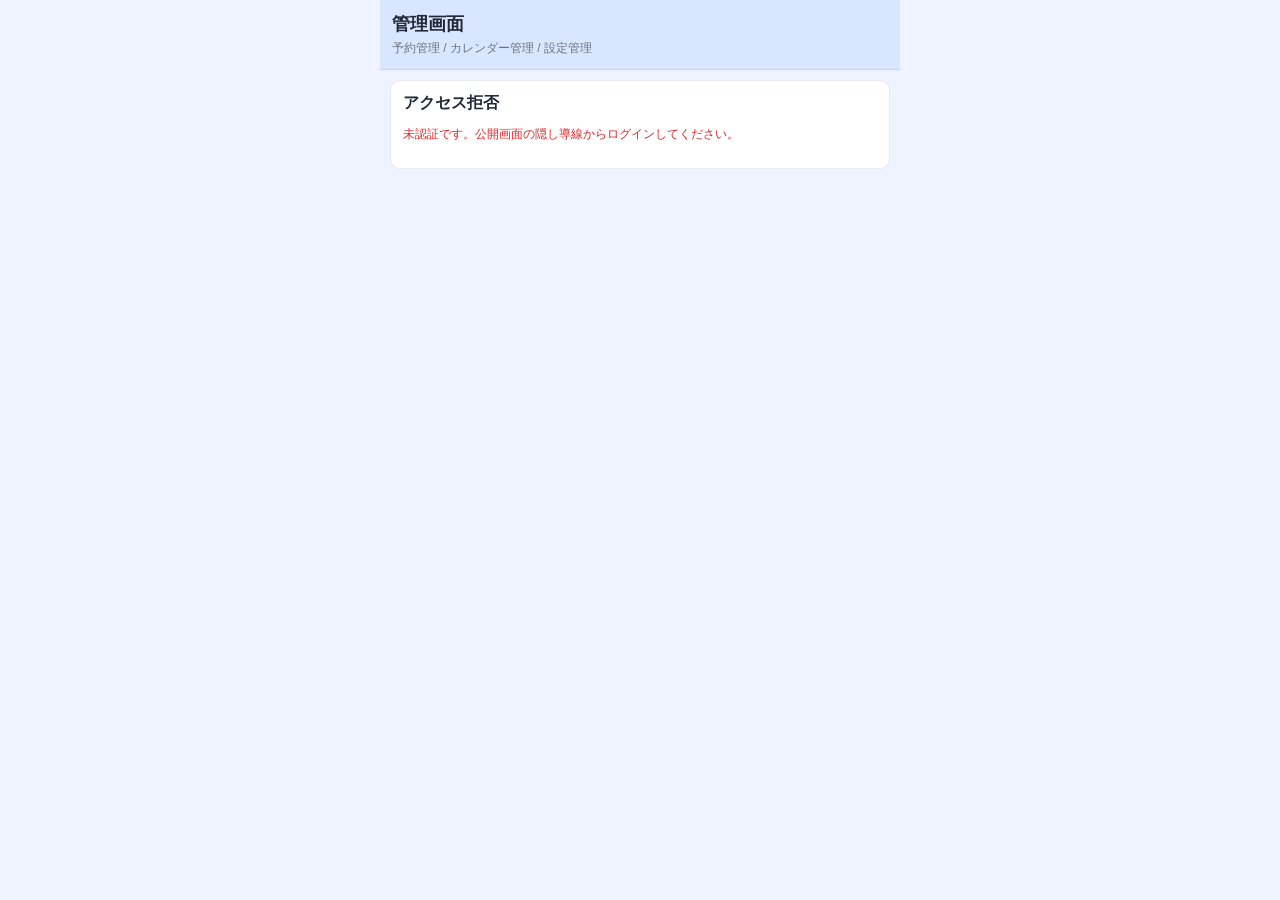
==== commit e891f203: "Rebuild client booking engine cleanly while preserving current UI and non-GAS flow" ====
--- a/admin.html
+++ b/admin.html
@@ -1,989 +1,87 @@
 <!doctype html>
-<html lang="ja" class="h-full">
-<head>
-  <meta charset="UTF-8" />
-  <meta name="viewport" content="width=device-width, initial-scale=1.0" />
-  <title>介護タクシー予約 管理画面</title>
+<html lang="ja">
+  <head>
+    <meta charset="UTF-8" />
+    <meta name="viewport" content="width=device-width, initial-scale=1, viewport-fit=cover" />
+    <title>介護タクシー予約 | 管理画面</title>
+    <link rel="stylesheet" href="style.css" />
+  </head>
+  <body data-page="admin">
+    <div class="app-shell">
+      <header class="topbar">
+        <h1>管理画面</h1>
+        <p>予約管理 / カレンダー管理 / 設定管理</p>
+      </header>
 
-  <meta http-equiv="x-dns-prefetch-control" content="on" />  <style>
-/* inlined tailwind-lite.css */
+      <main class="page-grid">
+        <section class="card" id="blockedCard">
+          <h2>アクセス拒否</h2>
+          <p class="error">未認証です。公開画面の隠し導線からログインしてください。</p>
+        </section>
 
-/* Minimal local utility CSS replacing Tailwind CDN */
-:root{--tw-from:#10b981;--tw-to:#059669;--tw-text-opacity:1;--tw-bg-opacity:1;}
-*,::before,::after{box-sizing:border-box}
-.hidden{display:none!important}
-.flex{display:flex}.inline-flex{display:inline-flex}.grid{display:grid}.block{display:block}
-.items-center{align-items:center}.items-start{align-items:flex-start}
-.justify-center{justify-content:center}.justify-between{justify-content:space-between}.justify-end{justify-content:flex-end}
-.flex-1{flex:1 1 0%}.flex-shrink-0{flex-shrink:0}.flex-wrap{flex-wrap:wrap}
-.w-full{width:100%}.w-10{width:2.5rem}.w-5{width:1.25rem}.h-10{height:2.5rem}.h-5{height:1.25rem}.h-full{height:100%}
-.min-w-0{min-width:0}.min-w-\[96px\]{min-width:96px}
-.max-w-sm{max-width:24rem}.max-w-md{max-width:28rem}.max-w-lg{max-width:32rem}.max-w-6xl{max-width:72rem}
-.max-h-\[60vh\]{max-height:60vh}.max-h-\[90vh\]{max-height:90vh}.max-h-\[95vh\]{max-height:95vh}
-.overflow-hidden{overflow:hidden}.overflow-auto{overflow:auto}.overflow-x-auto{overflow-x:auto}.overflow-y-auto{overflow-y:auto}
-.relative{position:relative}.sticky{position:sticky}.top-0{top:0}
-.p-0{padding:0}.p-3{padding:.75rem}.p-4{padding:1rem}.p-5{padding:1.25rem}.p-6{padding:1.5rem}.p-8{padding:2rem}
-.px-1{padding-left:.25rem;padding-right:.25rem}.px-3{padding-left:.75rem;padding-right:.75rem}.px-4{padding-left:1rem;padding-right:1rem}.px-5{padding-left:1.25rem;padding-right:1.25rem}.px-6{padding-left:1.5rem;padding-right:1.5rem}
-.py-2{padding-top:.5rem;padding-bottom:.5rem}.py-3{padding-top:.75rem;padding-bottom:.75rem}.py-4{padding-top:1rem;padding-bottom:1rem}
-.pt-3{padding-top:.75rem}.pt-4{padding-top:1rem}.pb-4{padding-bottom:1rem}
-.mt-1{margin-top:.25rem}.mt-2{margin-top:.5rem}.mt-3{margin-top:.75rem}.mt-4{margin-top:1rem}
-.mb-2{margin-bottom:.5rem}.mb-3{margin-bottom:.75rem}.mb-4{margin-bottom:1rem}.mb-5{margin-bottom:1.25rem}.mb-6{margin-bottom:1.5rem}
-.gap-1{gap:.25rem}.gap-2{gap:.5rem}.gap-3{gap:.75rem}.gap-4{gap:1rem}
-.space-y-2>*+*{margin-top:.5rem}.space-y-4>*+*{margin-top:1rem}.space-y-5>*+*{margin-top:1.25rem}.space-y-6>*+*{margin-top:1.5rem}
-.grid-cols-1{grid-template-columns:repeat(1,minmax(0,1fr))}.grid-cols-4{grid-template-columns:repeat(4,minmax(0,1fr))}
-.text-left{text-align:left}.text-center{text-align:center}.text-right{text-align:right}
-.text-xs{font-size:.75rem;line-height:1rem}.text-sm{font-size:.875rem;line-height:1.25rem}.text-base{font-size:1rem;line-height:1.5rem}.text-lg{font-size:1.125rem;line-height:1.75rem}.text-2xl{font-size:1.5rem;line-height:2rem}.text-3xl{font-size:1.875rem;line-height:2.25rem}.text-4xl{font-size:2.25rem;line-height:2.5rem}.text-5xl{font-size:3rem;line-height:1}.text-6xl{font-size:3.75rem;line-height:1}.text-\[11px\]{font-size:11px}
-.font-medium{font-weight:500}.font-bold{font-weight:700}.font-extrabold{font-weight:800}.font-mono{font-family:ui-monospace,SFMono-Regular,monospace}
-.leading-none{line-height:1}.leading-tight{line-height:1.25}.leading-relaxed{line-height:1.625}
-.whitespace-nowrap{white-space:nowrap}.whitespace-pre-wrap{white-space:pre-wrap}
-.list-none{list-style:none}.select-none{user-select:none}
-.cursor-pointer{cursor:pointer}.cursor-not-allowed{cursor:not-allowed}
-.rounded-lg{border-radius:.5rem}.rounded-xl{border-radius:.75rem}.rounded-2xl{border-radius:1rem}
-.border{border:1px solid #e5e7eb}.border-2{border:2px solid #e5e7eb}.border-b{border-bottom:1px solid #e5e7eb}.border-t{border-top:1px solid #e5e7eb}.border-t-2{border-top:2px solid #e5e7eb}.border-collapse{border-collapse:collapse}.border-dashed{border-style:dashed}
-.border-gray-100{border-color:#f3f4f6}.border-gray-200{border-color:#e5e7eb}.border-gray-300{border-color:#d1d5db}.border-slate-200{border-color:#e2e8f0}.border-emerald-100{border-color:#d1fae5}.border-emerald-200{border-color:#a7f3d0}.border-cyan-200{border-color:#a5f3fc}.border-orange-200{border-color:#fed7aa}.border-pink-200{border-color:#fbcfe8}.border-purple-100{border-color:#f3e8ff}.border-sky-100{border-color:#e0f2fe}.border-sky-200{border-color:#bae6fd}.border-yellow-200{border-color:#fde68a}
-.bg-white{background-color:#fff}.bg-gray-50{background-color:#f9fafb}.bg-gray-300{background-color:#d1d5db}.bg-gray-500{background-color:#6b7280}.bg-cyan-50{background-color:#ecfeff}.bg-orange-50{background-color:#fff7ed}.bg-pink-50{background-color:#fdf2f8}.bg-sky-50{background-color:#f0f9ff}.bg-sky-50\/40{background-color:rgba(240,249,255,.4)}.bg-yellow-50{background-color:#fefce8}
-.text-white{color:#fff}.text-transparent{color:transparent}.bg-clip-text{-webkit-background-clip:text;background-clip:text}
-.text-gray-400{color:#9ca3af}.text-gray-500{color:#6b7280}.text-gray-600{color:#4b5563}.text-gray-700{color:#374151}.text-gray-800{color:#1f2937}.text-slate-500{color:#64748b}.text-slate-700{color:#334155}.text-red-500{color:#ef4444}.text-red-600{color:#dc2626}.text-pink-600{color:#db2777}.text-purple-700{color:#7e22ce}.text-sky-700{color:#0369a1}.text-emerald-50{color:#ecfdf5}.text-emerald-100{color:#d1fae5}.text-emerald-600{color:#059669}.text-emerald-700{color:#047857}
-.bg-gradient-to-r{background-image:linear-gradient(to right,var(--tw-from),var(--tw-to))}.bg-gradient-to-br{background-image:linear-gradient(to bottom right,var(--tw-from),var(--tw-to))}
-.from-amber-500{--tw-from:#f59e0b}.to-amber-600{--tw-to:#d97706}.hover\:from-amber-600:hover{--tw-from:#d97706}.hover\:to-amber-700:hover{--tw-to:#b45309}
-.from-emerald-50{--tw-from:#ecfdf5}.from-emerald-500{--tw-from:#10b981}.from-emerald-600{--tw-from:#059669}.to-emerald-400{--tw-to:#34d399}.to-emerald-600{--tw-to:#059669}.hover\:from-emerald-600:hover{--tw-from:#059669}.hover\:to-emerald-700:hover{--tw-to:#047857}
-.from-fuchsia-500{--tw-from:#d946ef}.to-fuchsia-600{--tw-to:#c026d3}.hover\:from-fuchsia-600:hover{--tw-from:#c026d3}.hover\:to-fuchsia-700:hover{--tw-to:#a21caf}
-.from-gray-500{--tw-from:#6b7280}.to-gray-600{--tw-to:#4b5563}.hover\:bg-gray-50:hover{background-color:#f9fafb}.hover\:bg-gray-600:hover{background-color:#4b5563}.hover\:from-gray-600:hover{--tw-from:#4b5563}.hover\:to-gray-700:hover{--tw-to:#374151}
-.from-indigo-500{--tw-from:#6366f1}.hover\:from-indigo-600:hover{--tw-from:#4f46e5}
-.from-pink-50{--tw-from:#fdf2f8}.from-pink-500{--tw-from:#ec4899}.to-pink-600{--tw-to:#db2777}.hover\:from-pink-600:hover{--tw-from:#db2777}.hover\:to-pink-700:hover{--tw-to:#be185d}
-.from-sky-100{--tw-from:#e0f2fe}.from-sky-500{--tw-from:#0ea5e9}.from-sky-600{--tw-from:#0284c7}.to-sky-50{--tw-to:#f0f9ff}.to-sky-400{--tw-to:#38bdf8}.to-sky-600{--tw-to:#0284c7}.hover\:from-sky-600:hover{--tw-from:#0284c7}.hover\:to-sky-700:hover{--tw-to:#0369a1}
-.from-violet-500{--tw-from:#8b5cf6}.to-violet-600{--tw-to:#7c3aed}.hover\:from-violet-600:hover{--tw-from:#7c3aed}.hover\:to-violet-700:hover{--tw-to:#6d28d9}
-.to-purple-50{--tw-to:#faf5ff}.to-teal-50{--tw-to:#f0fdfa}
-.transition{transition:all .2s ease}.hover\:opacity-70:hover{opacity:.7}
-.required::after{content:' *';color:#ef4444}
-@media (min-width:768px){.md\:gap-4{gap:1rem}.md\:mb-5{margin-bottom:1.25rem}.md\:text-4xl{font-size:2.25rem;line-height:2.5rem}.md\:text-lg{font-size:1.125rem;line-height:1.75rem}.md\:text-sm{font-size:.875rem;line-height:1.25rem}.md\:grid-cols-2{grid-template-columns:repeat(2,minmax(0,1fr))}}
+        <section class="card hidden" id="securityPanel">
+          <h2>セキュリティ</h2>
+          <div class="row-actions">
+            <button id="logoutBtn" class="secondary">ログアウト</button>
+          </div>
+          <label>パスワード変更（新しい値）<input id="newPassword" type="password" /></label>
+          <button id="changePasswordBtn">パスワード変更</button>
+          <p id="securityMsg" class="error"></p>
+        </section>
 
+        <section class="card hidden" id="adminPanel">
+          <h2>予約ルール設定</h2>
+          <div class="grid-2">
+            <label>開始時刻<input id="startHour" type="number" min="0" max="23" /></label>
+            <label>終了時刻<input id="endHour" type="number" min="0" max="23" /></label>
+            <label>スロット間隔（分）
+              <select id="interval"><option value="30">30</option><option value="60">60</option></select>
+            </label>
+            <label>締切（現在+時間）<input id="cutoffHours" type="number" min="0" max="24" /></label>
+          </div>
+          <label><input id="sameDayAllowed" type="checkbox" /> 当日予約を許可</label>
+          <button id="saveRules">設定保存</button>
+        </section>
 
-    * { box-sizing: border-box; }
-    html, body { height: 100%; margin: 0; }
-    body { font-family:-apple-system,BlinkMacSystemFont,'Segoe UI',Roboto,'Helvetica Neue',Arial,'Hiragino Kaku Gothic ProN','Hiragino Sans','Yu Gothic UI','Yu Gothic',Meiryo,sans-serif; background: linear-gradient(135deg,#e8f5f9 0%,#f3e5f5 100%); }
+        <section class="card hidden" id="blockPanel">
+          <h2>カレンダー管理（◎・×）</h2>
+          <div class="row-actions">
+            <input id="bulkDate" type="date" />
+            <button id="blockDayBtn" class="secondary">日単位ブロック</button>
+            <button id="unblockDayBtn" class="secondary">日単位解除</button>
+          </div>
+          <div class="row-actions">
+            <input id="partialDate" type="date" />
+            <input id="partialTime" type="time" />
+            <button id="blockTimeBtn" class="secondary">特定時間ブロック</button>
+          </div>
+          <div id="adminCalendarGrid" class="calendar-grid"></div>
+        </section>
 
-    .cute-btn{border-radius:20px;transition:all .3s cubic-bezier(.34,1.56,.64,1);box-shadow:0 4px 15px rgba(0,0,0,.1);font-weight:600;letter-spacing:.5px}
-    .cute-btn:hover{transform:translateY(-2px);box-shadow:0 8px 25px rgba(0,0,0,.15)}
-    .cute-btn:active{transform:translateY(0)}
-    .card-soft{border-radius:20px;background:rgba(255,255,255,.95);backdrop-filter:blur(10px);box-shadow:0 8px 32px rgba(0,0,0,.08);border:1px solid rgba(255,255,255,.5)}
-    .gradient-header{background:linear-gradient(135deg,#10b981 0%,#059669 100%);border-radius:25px;padding:24px;color:#fff;margin-bottom:20px;box-shadow:0 10px 30px rgba(16,185,129,.2)}
-    .gradient-header-pink{background:linear-gradient(135deg,#ec4899 0%,#db2777 100%);border-radius:25px;padding:24px;color:#fff;margin-bottom:20px;box-shadow:0 10px 30px rgba(236,72,153,.2)}
+        <section class="card hidden" id="catalogPanel">
+          <h2>料金・メニュー・オプション管理</h2>
+          <label>メニューJSON<textarea id="menuJson" rows="4"></textarea></label>
+          <label>オプションJSON<textarea id="optionJson" rows="4"></textarea></label>
+          <label>移動方法JSON<textarea id="mobilityJson" rows="4"></textarea></label>
+          <label>ストレッチャー加算<input id="stretcherFee" type="number" min="0" /></label>
+          <label>内部加算（非表示）<input id="internalFee" type="number" min="0" /></label>
+          <button id="saveCatalog">料金設定保存</button>
+          <p id="catalogError" class="error"></p>
+        </section>
 
-    .calendar-grid{display:grid;gap:6px;width:max-content}
-    .calendar-grid > div{min-width:0}
-    .time-label{
-      background:linear-gradient(135deg,#f3f4f6 0%,#e5e7eb 100%);
-      border:2px solid #d1d5db;
-      display:flex;align-items:center;justify-content:center;
-      font-weight:700;font-size:13px;color:#1f2937;
-      border-radius:8px;min-height:50px;white-space:nowrap;user-select:none
-    }
-    .date-header{
-      background:linear-gradient(135deg,#f3f4f6 0%,#e5e7eb 100%);
-      border:2px solid #d1d5db;
-      display:flex;align-items:center;justify-content:center;
-      font-weight:700;font-size:13px;color:#1f2937;
-      border-radius:8px;min-height:50px;transition:all .3s;white-space:nowrap;user-select:none
-    }
-    .date-header.weekend{background:linear-gradient(135deg,#fee2e2 0%,#fecaca 100%);border-color:#fca5a5}
-    .admin-slot-available{background:linear-gradient(135deg,#10b981 0%,#059669 100%);color:#fff;cursor:pointer;border-radius:12px;transition:all .3s;font-weight:800}
-    .admin-slot-available:hover{transform:scale(1.05)}
-    .admin-slot-unavailable{background:linear-gradient(135deg,#f87171 0%,#ef4444 100%);color:#fff;cursor:pointer;border-radius:12px;font-weight:800}
-    .admin-slot-other{background:linear-gradient(135deg,#06b6d4 0%,#0891b2 100%);color:#fff;cursor:pointer;border-radius:12px;font-weight:800}
-    .admin-slot-other:hover{transform:scale(1.05)}
-
-    .scroll-container{overflow:auto;contain: layout paint;-webkit-overflow-scrolling:touch;position:relative;width:100%;overscroll-behavior:contain;scroll-behavior:smooth}
-    .admin-calendar-scroll{max-height:500px}
-    @media (min-width: 641px){
-      #adminView .admin-calendar-scroll{max-height:calc(100vh - 320px)}
-    }
-
-    .sticky-top{position:sticky;top:0;z-index:30}
-    .sticky-left{position:sticky;left:0;z-index:20}
-    .sticky-corner{position:sticky;top:0;left:0;z-index:40}
-
-    .day-btn{
-      display:inline-flex;align-items:center;justify-content:center;
-      width:36px;height:24px;border-radius:999px;
-      font-weight:900;font-size:12px;line-height:1;
-      border:2px solid rgba(0,0,0,.08);
-      box-shadow:0 6px 14px rgba(0,0,0,.08);
-      transition:all .25s cubic-bezier(.34,1.56,.64,1);
-      user-select:none
-    }
-    .day-btn:hover{transform:translateY(-1px) scale(1.05)}
-    .day-btn:active{transform:translateY(0) scale(1.02)}
-    .day-btn-block{background:linear-gradient(135deg,#f87171 0%,#ef4444 100%);color:#fff}
-    .day-btn-unblock{background:linear-gradient(135deg,#34d399 0%,#10b981 100%);color:#fff}
-    .card-zero{padding:0 !important}
-    .card-zero-inner{padding:0 !important;margin:0 !important}
-
-    input,select,textarea{
-      font-size:16px!important;border-radius:12px!important;border:2px solid #e5e7eb!important;
-      padding:12px 16px!important;transition:all .3s;font-family:'Noto Sans JP',sans-serif
-    }
-    input:focus,select:focus,textarea:focus{
-      outline:none;border-color:#10b981!important;box-shadow:0 0 0 3px rgba(16,185,129,.1)!important
-    }
-
-    .modal-overlay{position:fixed;top:0;left:0;right:0;bottom:0;background:rgba(0,0,0,.4);display:flex;align-items:center;justify-content:center;z-index:1000;animation:fadeIn .3s ease-out}
-    @keyframes fadeIn{from{opacity:0}to{opacity:1}}
-    .modal-content{background:#fff;border-radius:25px;max-width:95%;max-height:90%;overflow-y:auto;box-shadow:0 25px 50px -12px rgba(0,0,0,.25);animation:slideUp .4s cubic-bezier(.34,1.56,.64,1)}
-    @keyframes slideUp{from{opacity:0;transform:translateY(30px)}to{opacity:1;transform:translateY(0)}}
-
-    .form-group{margin-bottom:0}
-    .form-label{display:block;font-size:14px;font-weight:800;color:#333;margin-bottom:10px;letter-spacing:.3px}
-    .badge{display:inline-block;padding:6px 12px;border-radius:12px;font-size:12px;font-weight:800;letter-spacing:.5px}
-    .badge-pending{background:linear-gradient(135deg,#fbbf24 0%,#f59e0b 100%);color:#fff}
-    .badge-confirmed{background:linear-gradient(135deg,#60a5fa 0%,#3b82f6 100%);color:#fff}
-    .badge-completed{background:linear-gradient(135deg,#34d399 0%,#10b981 100%);color:#fff}
-    .badge-cancelled{background:linear-gradient(135deg,#f87171 0%,#ef4444 100%);color:#fff}
-
-    .stat-box{background:linear-gradient(135deg,rgba(16,185,129,.1) 0%,rgba(236,72,153,.1) 100%);border-radius:16px;padding:16px;text-align:center;border:2px solid rgba(16,185,129,.2)}
-    .stat-number{font-size:28px;font-weight:900;color:#10b981}
-    .stat-label{font-size:12px;color:#666;margin-top:4px;font-weight:700}
-
-    #toast{
-      position:fixed;left:50%;bottom:16px;transform:translateX(-50%);
-      background:rgba(17,24,39,.92);color:#fff;padding:10px 14px;border-radius:999px;
-      font-weight:700;font-size:13px;z-index:2200;display:none;box-shadow:0 10px 25px rgba(0,0,0,.25)
-    }
-
-    #loadingOverlay{
-      position:fixed;inset:0;display:none;align-items:center;justify-content:center;
-      background:rgba(255,255,255,.68);z-index:2100;backdrop-filter: blur(6px)
-    }
-    #loadingCard{
-      background:rgba(17,24,39,.92);color:#fff;padding:14px 16px;border-radius:999px;
-      box-shadow:0 14px 35px rgba(0,0,0,.25);display:flex;align-items:center;gap:10px;font-weight:800;font-size:13px
-    }
-    .spinner{
-      width:18px;height:18px;border-radius:999px;border:3px solid rgba(255,255,255,.25);
-      border-top-color: rgba(255,255,255,.95);animation:spin .8s linear infinite
-    }
-    @keyframes spin{to{transform:rotate(360deg)}}
-
-    #adminView{height:100%;overflow-y:auto;-webkit-overflow-scrolling:touch;overscroll-behavior:contain}
-    @media (max-width: 640px){
-      .time-label,.date-header{min-height:34px;font-size:10px;border-width:1px;border-radius:8px;padding:0 2px}
-      .admin-slot-available,.admin-slot-unavailable,.admin-slot-other{font-size:14px !important;line-height:1 !important}
-      #adminView .scroll-container{max-height:calc(100vh - 210px) !important}
-      .day-btn{width:30px;height:18px;font-size:10px}
-      #adminView{padding:0 !important}
-      #adminHeader{margin-bottom:10px !important}
-      .stat-box{padding:8px !important;border-radius:12px !important}
-      .stat-number{font-size:18px !important}
-      .stat-label{font-size:10px !important;margin-top:2px !important}
-    }
-
-    .sheet-row-clickable{cursor:pointer}
-    .sheet-row-clickable:hover{background:#f0f9ff !important}
-    .hidden{display:none !important}
-
-    .admin-panel-card{
-      border-radius:20px;background:rgba(255,255,255,.95);box-shadow:0 8px 32px rgba(0,0,0,.08);
-      border:1px solid rgba(255,255,255,.5);padding:16px;margin-bottom:16px
-    }
-    .admin-panel-title{font-size:18px;font-weight:800;color:#1f2937;margin-bottom:0}
-    .admin-panel-header{display:flex;align-items:center;justify-content:space-between;gap:12px;cursor:pointer;user-select:none;padding:4px 0}
-    .admin-panel-toggle{
-      display:inline-flex;align-items:center;justify-content:center;width:36px;height:36px;border-radius:999px;
-      background:#f3f4f6;color:#374151;font-size:18px;font-weight:900;flex-shrink:0
-    }
-    .admin-panel-body{margin-top:14px}
-    .admin-panel-body.collapsed{display:none}
-
-    .logo-preview-wrap{display:flex;align-items:center;gap:12px;padding:12px;border:2px solid #e5e7eb;border-radius:16px;background:#fff}
-    .logo-preview-img{width:64px;height:64px;object-fit:contain;border-radius:14px;background:#f9fafb;border:1px solid #e5e7eb;flex-shrink:0}
-    .config-grid{display:grid;grid-template-columns: repeat(2, minmax(0, 1fr));gap:14px}
-    .field-note{font-size:12px;color:#6b7280;line-height:1.5;margin-top:6px;font-weight:700}
-    .upload-box{border:2px dashed #cbd5e1;border-radius:16px;padding:14px;background:#f8fafc}
-    .small-status{font-size:12px;font-weight:800;margin-top:8px}
-    .small-status.ok{color:#059669}
-    .small-status.ng{color:#dc2626}
-    .group-help-chip{
-      display:inline-flex;align-items:center;gap:6px;padding:6px 10px;border-radius:999px;background:#f3f4f6;
-      color:#4b5563;font-size:11px;font-weight:800;margin-right:6px;margin-bottom:6px
-    }
-
-    .auth-screen{min-height:100vh;display:flex;align-items:center;justify-content:center;padding:20px}
-    .auth-card{
-      width:100%;max-width:460px;background:rgba(255,255,255,.95);border:1px solid rgba(255,255,255,.5);
-      border-radius:28px;box-shadow:0 18px 45px rgba(0,0,0,.12);padding:28px;text-align:center
-    }
-    .auth-title{font-size:28px;font-weight:900;color:#0f172a;margin-bottom:6px}
-    .auth-sub{font-size:13px;color:#64748b;font-weight:700;margin-bottom:20px}
-
-    .menu-group-card{
-      border:2px solid #e5e7eb;
-      border-radius:20px;
-      background:#fff;
-      padding:14px;
-      margin-bottom:16px;
-    }
-    .menu-group-card-header{
-      display:flex;
-      align-items:center;
-      justify-content:space-between;
-      gap:12px;
-      cursor:pointer;
-      user-select:none;
-    }
-    .menu-group-card-title{
-      font-size:18px;
-      font-weight:900;
-      color:#1f2937;
-    }
-    .menu-group-card-sub{
-      font-size:12px;
-      color:#64748b;
-      font-weight:700;
-      margin-top:4px;
-    }
-    .menu-group-card-toggle{
-      display:inline-flex;
-      align-items:center;
-      justify-content:center;
-      width:36px;
-      height:36px;
-      border-radius:999px;
-      background:#f3f4f6;
-      color:#374151;
-      font-size:18px;
-      font-weight:900;
-      flex-shrink:0;
-    }
-    .menu-group-card-body{
-      margin-top:12px;
-      padding-top:12px;
-      border-top:2px solid #f1f5f9;
-    }
-    .menu-group-card-body.collapsed{
-      display:none;
-    }
-    .menu-item-card{
-      border:2px solid #eef2f7;
-      border-radius:18px;
-      background:#f8fafc;
-      padding:12px;
-      margin-bottom:12px;
-    }
-    .menu-item-top{
-      display:flex;
-      gap:10px;
-      align-items:flex-start;
-    }
-    .menu-move-box{
-      display:flex;
-      flex-direction:column;
-      gap:8px;
-      flex-shrink:0;
-    }
-    .move-btn{
-      width:42px;
-      height:42px;
-      border-radius:12px;
-      border:none;
-      background:#ffffff;
-      box-shadow:0 4px 10px rgba(0,0,0,.08);
-      font-size:20px;
-      font-weight:900;
-      cursor:pointer;
-      color:#334155;
-    }
-    .move-btn:hover{background:#f1f5f9}
-    .move-btn:disabled{opacity:.4;cursor:not-allowed}
-    .menu-item-main{
-      flex:1;
-      display:grid;
-      grid-template-columns:repeat(4,minmax(0,1fr));
-      gap:10px;
-    }
-    .menu-item-bottom{
-      margin-top:10px;
-      display:grid;
-      grid-template-columns:repeat(4,minmax(0,1fr));
-      gap:10px;
-    }
-    .menu-inline-actions{
-      display:flex;
-      justify-content:flex-end;
-      gap:8px;
-      margin-top:10px;
-    }
-    .menu-auto-toggle-cell{
-      display:flex;
-      flex-direction:column;
-      justify-content:flex-end;
-    }
-    .menu-auto-toggle-btn{
-      width:100%;
-      justify-content:center;
-    }
-    .menu-auto-accordion{
-      margin-top:10px;
-      padding:12px;
-      border:2px dashed #dbeafe;
-      border-radius:16px;
-      background:#ffffff;
-    }
-    .menu-auto-accordion.collapsed{
-      display:none;
-    }
-    .menu-auto-grid{
-      display:grid;
-      grid-template-columns:160px 1fr 1fr;
-      gap:10px;
-      align-items:end;
-      margin-top:10px;
-    }
-    .menu-auto-grid:first-child{
-      margin-top:0;
-    }
-    .menu-auto-badge{
-      display:flex;
-      align-items:center;
-      justify-content:center;
-      min-height:44px;
-      border-radius:12px;
-      background:#eff6ff;
-      color:#1d4ed8;
-      font-size:13px;
-      font-weight:800;
-    }
-    .menu-remove-btn{
-      background:linear-gradient(135deg,#f87171 0%,#ef4444 100%);
-      color:#fff;
-    }
-    .menu-add-row{
-      display:flex;
-      justify-content:flex-end;
-      margin-top:8px;
-    }
-    .menu-meta{
-      margin-top:8px;
-      font-size:11px;
-      color:#64748b;
-      font-weight:800;
-      line-height:1.6;
-    }
-
-    @media (max-width: 1100px){
-      .menu-item-main,
-      .menu-item-bottom{
-        grid-template-columns:1fr 1fr;
-      }
-      .menu-auto-grid{
-        grid-template-columns:140px 1fr 1fr;
-      }
-    }
-    @media (max-width: 900px){
-      .config-grid{grid-template-columns:1fr}
-      .menu-item-top{flex-direction:column}
-      .menu-move-box{flex-direction:row}
-      .menu-item-main,
-      .menu-item-bottom{
-        grid-template-columns:1fr;
-      }
-      .menu-auto-grid{
-        grid-template-columns:1fr;
-      }
-      .menu-group-card-header{
-        align-items:flex-start;
-      }
-      .menu-add-row{
-        justify-content:stretch;
-      }
-      .menu-add-row button{
-        width:100%;
-      }
-    }
-  </style>
-</head>
-
-<body class="h-full">
-  <div id="toast">通信エラー</div>
-
-  <div id="loadingOverlay" aria-hidden="true">
-    <div id="loadingCard">
-      <div class="spinner" aria-hidden="true"></div>
-      <div id="loadingText">読み込み中...</div>
-    </div>
-  </div>
-
-  <div id="authScreen" class="auth-screen hidden">
-    <div class="auth-card">
-      <div class="text-5xl mb-4">🔐</div>
-      <div class="auth-title">管理画面認証</div>
-      <div class="auth-sub">index.html からログインしてください</div>
-      <button id="goPublicPageBtn" class="w-full cute-btn py-4 bg-gradient-to-r from-emerald-500 to-emerald-600 text-white hover:from-emerald-600 hover:to-emerald-700" type="button">
-        公開ページへ戻る
-      </button>
-    </div>
-  </div>
-
-  <div id="adminView" class="p-0 hidden">
-    <header id="adminHeader" class="flex items-center justify-between mb-6 px-3 pt-3">
-      <div class="flex items-center gap-3">
-        <span class="text-4xl">🔑</span>
-        <div>
-          <h1 class="text-3xl font-bold text-transparent bg-clip-text bg-gradient-to-r from-sky-600 to-sky-400">管理画面</h1>
-          <p class="text-xs text-gray-500 mt-1">予約管理システム</p>
-        </div>
-      </div>
-
-      <div class="flex items-center gap-2">
-        <button id="openSheetBtn" class="cute-btn px-5 py-3 bg-gradient-to-r from-emerald-500 to-emerald-600 text-white hover:from-emerald-600 hover:to-emerald-700" type="button">
-          予約一覧
-        </button>
-        <button id="goPublicPageTopBtn" class="cute-btn px-5 py-3 bg-gradient-to-r from-violet-500 to-violet-600 text-white hover:from-violet-600 hover:to-violet-700" type="button">
-          公開画面
-        </button>
-        <button id="logoutAdmin" class="cute-btn px-5 py-3 bg-gray-500 text-white hover:bg-gray-600" type="button">
-          ログアウト
-        </button>
-      </div>
-    </header>
-
-    <div class="px-3">
-      <div class="grid grid-cols-4 gap-2 md:gap-4 mb-4 md:mb-5">
-        <div class="stat-box"><div class="stat-number" id="totalReservations">0</div><div class="stat-label">予約件数</div></div>
-        <div class="stat-box"><div class="stat-number" id="pendingCount">0</div><div class="stat-label">未対応</div></div>
-        <div class="stat-box"><div class="stat-number" id="confirmedCount">0</div><div class="stat-label">確認済</div></div>
-        <div class="stat-box"><div class="stat-number" id="completedCount">0</div><div class="stat-label">完了</div></div>
-      </div>
-
-      <div class="admin-panel-card" data-panel-key="logoPanel">
-        <div class="admin-panel-header">
-          <div class="admin-panel-title">ロゴ・GitHub接続・表示設定</div>
-          <div class="admin-panel-toggle" data-panel-toggle="logoPanel">＋</div>
-        </div>
-        <div class="admin-panel-body collapsed" id="logoPanelBody">
-
-          <div class="config-grid">
-            <div class="form-group">
-              <label class="form-label">ロゴ文字</label>
-              <input type="text" id="cfgLogoText" placeholder="介護タクシー予約">
-            </div>
-            <div class="form-group">
-              <label class="form-label">ロゴサブテキスト</label>
-              <input type="text" id="cfgLogoSubtext" placeholder="丁寧・安全な送迎をご提供します">
-            </div>
+        <section class="card hidden" id="reservationPanel">
+          <h2>予約管理</h2>
+          <div class="row-actions">
+            <input id="filterDate" type="date" />
+            <input id="searchText" placeholder="名前・電話検索" />
+            <button id="applyFilter" class="secondary">絞り込み</button>
           </div>
-
-          <div class="config-grid mt-4">
-            <div class="form-group">
-              <label class="form-label">ロゴ画像URL</label>
-              <input type="text" id="cfgLogoImageUrl" placeholder="https://raw.githubusercontent.com/...">
-              <div class="field-note">GitHub raw画像URL。アップロード後は自動で入ります</div>
-            </div>
-            <div class="form-group">
-              <label class="form-label">GitHub画像を優先</label>
-              <select id="cfgLogoUseGithubImage">
-                <option value="1">ON</option>
-                <option value="0">OFF</option>
-              </select>
-            </div>
-          </div>
-
-          <div class="config-grid mt-4">
-            <div class="form-group">
-              <label class="form-label">GitHub ユーザー名</label>
-              <input type="text" id="cfgGithubUsername" placeholder="username">
-            </div>
-            <div class="form-group">
-              <label class="form-label">リポジトリ名</label>
-              <input type="text" id="cfgGithubRepo" placeholder="repo-name">
-            </div>
-          </div>
-
-          <div class="config-grid mt-4">
-            <div class="form-group">
-              <label class="form-label">ブランチ名</label>
-              <input type="text" id="cfgGithubBranch" placeholder="main">
-            </div>
-            <div class="form-group">
-              <label class="form-label">GitHub保存ベースパス</label>
-              <input type="text" id="cfgGithubAssetsBasePath" placeholder="assets など">
-            </div>
-          </div>
-
-          <div class="config-grid mt-4">
-            <div class="form-group">
-              <label class="form-label">ロゴ保存パス</label>
-              <input type="text" id="cfgLogoGithubPath" placeholder="logo/logo.webp">
-            </div>
-            <div class="form-group">
-              <label class="form-label">GitHub Personal Access Token</label>
-              <input type="password" id="cfgGithubToken" placeholder="ghp_...">
-            </div>
-          </div>
-
-          <div class="config-grid mt-4">
-            <div class="form-group">
-              <label class="form-label">完了画面の案内電話番号</label>
-              <input type="text" id="cfgPhoneNotifyText" placeholder="090-6331-4289">
-            </div>
-            <div class="form-group">
-              <label class="form-label">ロゴ画像アップロード</label>
-              <div class="upload-box">
-                <input type="file" id="logoFileInput" accept="image/*" class="w-full">
-                <div class="field-note">PNG / JPG / WEBP をGitHubへ保存します</div>
-                <div id="logoUploadStatus" class="small-status"></div>
-              </div>
-            </div>
-          </div>
-
-          <div class="config-grid mt-4">
-            <div class="form-group">
-              <label class="form-label">ロゴ画像プレビュー</label>
-              <div class="logo-preview-wrap">
-                <img id="adminLogoPreview" class="logo-preview-img" src="https://raw.githubusercontent.com/infochibafukushi-dotcom/chiba-care-taxi-assets/main/logo/logo.webp" alt="logo preview" loading="lazy" decoding="async">
-                <div>
-                  <div id="adminLogoPreviewText" class="font-extrabold text-gray-800 text-lg">介護タクシー予約</div>
-                  <div id="adminLogoPreviewSubtext" class="text-sm text-gray-500 font-bold mt-1">丁寧・安全な送迎をご提供します</div>
-                </div>
-              </div>
-            </div>
-            <div class="form-group">
-              <label class="form-label">案内</label>
-              <div class="upload-box">
-                <div class="field-note">管理画面でアップした画像はGitHub保存で運用します</div>
-              </div>
-            </div>
-          </div>
-
-          <div class="mt-4 flex justify-end gap-2">
-            <button id="uploadLogoBtn" class="cute-btn px-5 py-3 bg-gradient-to-r from-violet-500 to-violet-600 text-white hover:from-violet-600 hover:to-violet-700" type="button">
-              ロゴ画像をアップロード
-            </button>
-            <button id="saveLogoConfigBtn" class="cute-btn px-5 py-3 bg-gradient-to-r from-pink-500 to-pink-600 text-white hover:from-pink-600 hover:to-pink-700" type="button">
-              ロゴ・GitHub設定を保存
-            </button>
-          </div>
-
-        </div>
-      </div>
-
-      <div class="admin-panel-card" data-panel-key="warningPanel">
-        <div class="admin-panel-header">
-          <div class="admin-panel-title">警告文・予約表示文言</div>
-          <div class="admin-panel-toggle" data-panel-toggle="warningPanel">＋</div>
-        </div>
-        <div class="admin-panel-body collapsed" id="warningPanelBody">
-          <div class="config-grid">
-            <div class="form-group" style="display:none !important;">
-              <label class="form-label">階段介助で身体介助を自動セット時の警告文</label>
-              <textarea id="cfgWarningStairBodyAssistText" rows="3"></textarea>
-            </div>
-            <div class="form-group" style="display:none !important;">
-              <label class="form-label">持込車いす時の警告文</label>
-              <textarea id="cfgWarningWheelchairDamageText" rows="3"></textarea>
-            </div>
-          </div>
-
-          <div class="config-grid mt-4">
-            <div class="form-group" style="display:none !important;">
-              <label class="form-label">ストレッチャー時の警告文</label>
-              <textarea id="cfgWarningStretcherBodyAssistText" rows="3"></textarea>
-            </div>
-            <div class="form-group">
-              <label class="form-label">予約モーダルタイトル</label>
-              <input type="text" id="cfgFormModalTitle" placeholder="ご予約">
-            </div>
-          </div>
-
-          <div class="config-grid mt-4">
-            <div class="form-group">
-              <label class="form-label">個人情報同意文</label>
-              <textarea id="cfgFormPrivacyText" rows="4"></textarea>
-            </div>
-            <div class="form-group">
-              <label class="form-label">基本情報 見出し</label>
-              <input type="text" id="cfgFormBasicSectionTitle" placeholder="基本情報">
-            </div>
-          </div>
-
-          <div class="config-grid mt-4">
-            <div class="form-group">
-              <label class="form-label">基本情報 バッジ</label>
-              <input type="text" id="cfgFormBasicSectionBadge" placeholder="必須項目">
-            </div>
-            <div class="form-group">
-              <label class="form-label">追加情報 見出し</label>
-              <input type="text" id="cfgFormOptionalSectionTitle" placeholder="追加情報">
-            </div>
-          </div>
-
-          <div class="config-grid mt-4">
-            <div class="form-group">
-              <label class="form-label">追加情報 バッジ</label>
-              <input type="text" id="cfgFormOptionalSectionBadge" placeholder="任意項目">
-            </div>
-            <div class="form-group">
-              <label class="form-label">サービス選択 見出し</label>
-              <input type="text" id="cfgFormServiceSectionTitle" placeholder="サービス選択">
-            </div>
-          </div>
-
-          <div class="config-grid mt-4">
-            <div class="form-group">
-              <label class="form-label">サービス選択 バッジ</label>
-              <input type="text" id="cfgFormServiceSectionBadge" placeholder="必須項目">
-            </div>
-            <div class="form-group">
-              <label class="form-label">料金概算 見出し</label>
-              <input type="text" id="cfgFormPriceSectionTitle" placeholder="料金概算">
-            </div>
-          </div>
-
-          <div class="config-grid mt-4">
-            <div class="form-group">
-              <label class="form-label">料金概算 合計ラベル</label>
-              <input type="text" id="cfgFormPriceTotalLabel" placeholder="概算合計">
-            </div>
-            <div class="form-group">
-              <label class="form-label">料金案内文</label>
-              <textarea id="cfgFormPriceNoticeText" rows="4"></textarea>
-            </div>
-          </div>
-
-          <div class="config-grid mt-4">
-            <div class="form-group">
-              <label class="form-label">予約ボタン文言</label>
-              <input type="text" id="cfgFormSubmitButtonText" placeholder="予約する">
-            </div>
-            <div class="form-group">
-              <label class="form-label">利用区分 ラベル</label>
-              <input type="text" id="cfgFormUsageTypeLabel" placeholder="ご利用区分">
-            </div>
-          </div>
-
-          <div class="config-grid mt-4">
-            <div class="form-group">
-              <label class="form-label">利用区分 プレースホルダ</label>
-              <input type="text" id="cfgFormUsageTypePlaceholder" placeholder="選択してください">
-            </div>
-            <div class="form-group">
-              <label class="form-label">利用区分 初回</label>
-              <input type="text" id="cfgFormUsageTypeOptionFirst" placeholder="初めて">
-            </div>
-          </div>
-
-          <div class="config-grid mt-4">
-            <div class="form-group">
-              <label class="form-label">利用区分 リピーター</label>
-              <input type="text" id="cfgFormUsageTypeOptionRepeat" placeholder="2回目以上">
-            </div>
-            <div class="form-group">
-              <label class="form-label">お名前 ラベル</label>
-              <input type="text" id="cfgFormCustomerNameLabel" placeholder="お名前(カタカナ)">
-            </div>
-          </div>
-
-          <div class="config-grid mt-4">
-            <div class="form-group">
-              <label class="form-label">お名前 プレースホルダ</label>
-              <input type="text" id="cfgFormCustomerNamePlaceholder" placeholder="ヤマダ タロウ">
-            </div>
-            <div class="form-group">
-              <label class="form-label">電話番号 ラベル</label>
-              <input type="text" id="cfgFormPhoneLabel" placeholder="連絡先(電話番号)">
-            </div>
-          </div>
-
-          <div class="config-grid mt-4">
-            <div class="form-group">
-              <label class="form-label">電話番号 プレースホルダ</label>
-              <input type="text" id="cfgFormPhonePlaceholder" placeholder="090-1234-5678">
-            </div>
-            <div class="form-group">
-              <label class="form-label">お伺い先 ラベル</label>
-              <input type="text" id="cfgFormPickupLabel" placeholder="お伺い場所または施設名">
-            </div>
-          </div>
-
-          <div class="config-grid mt-4">
-            <div class="form-group">
-              <label class="form-label">お伺い先 プレースホルダ</label>
-              <input type="text" id="cfgFormPickupPlaceholder" placeholder="東京都渋谷区...">
-            </div>
-            <div class="form-group">
-              <label class="form-label">送迎先 ラベル</label>
-              <input type="text" id="cfgFormDestinationLabel" placeholder="送迎先住所または施設名">
-            </div>
-          </div>
-
-          <div class="config-grid mt-4">
-            <div class="form-group">
-              <label class="form-label">送迎先 プレースホルダ</label>
-              <input type="text" id="cfgFormDestinationPlaceholder" placeholder="病院、クリニック など">
-            </div>
-            <div class="form-group">
-              <label class="form-label">備考 ラベル</label>
-              <input type="text" id="cfgFormNotesLabel" placeholder="ご要望・備考">
-            </div>
-          </div>
-
-          <div class="config-grid mt-4">
-            <div class="form-group">
-              <label class="form-label">備考 プレースホルダ</label>
-              <input type="text" id="cfgFormNotesPlaceholder" placeholder="その他ご要望があればご記入ください">
-            </div>
-            <div class="form-group">
-              <label class="form-label">介助内容 ラベル</label>
-              <input type="text" id="cfgFormAssistanceLabel" placeholder="介助内容">
-            </div>
-          </div>
-
-          <div class="config-grid mt-4">
-            <div class="form-group">
-              <label class="form-label">階段介助 ラベル</label>
-              <input type="text" id="cfgFormStairLabel" placeholder="階段介助">
-            </div>
-            <div class="form-group">
-              <label class="form-label">機材レンタル ラベル</label>
-              <input type="text" id="cfgFormEquipmentLabel" placeholder="機材レンタル">
-            </div>
-          </div>
-
-          <div class="config-grid mt-4">
-            <div class="form-group">
-              <label class="form-label">往復送迎 ラベル</label>
-              <input type="text" id="cfgFormRoundTripLabel" placeholder="往復送迎">
-            </div>
-            <div class="form-group">
-              <label class="form-label">完了画面タイトル</label>
-              <input type="text" id="cfgCompleteTitle" placeholder="ご予約ありがとう">
-            </div>
-          </div>
-
-          <div class="config-grid mt-4">
-            <div class="form-group">
-              <label class="form-label">完了画面サブタイトル</label>
-              <input type="text" id="cfgCompleteTitleSub" placeholder="ございます">
-            </div>
-            <div class="form-group">
-              <label class="form-label">完了画面 予約IDラベル</label>
-              <input type="text" id="cfgCompleteReservationIdLabel" placeholder="予約ID">
-            </div>
-          </div>
-
-          <div class="config-grid mt-4">
-            <div class="form-group">
-              <label class="form-label">完了画面 閉じるボタン</label>
-              <input type="text" id="cfgCompleteCloseButtonText" placeholder="閉じる">
-            </div>
-            <div class="form-group">
-              <label class="form-label">カレンダー スクロール案内</label>
-              <input type="text" id="cfgCalendarScrollGuideText" placeholder="上下・左右にスクロールして、他の日付や時間を確認できます。">
-            </div>
-          </div>
-
-          <div class="mt-4 flex justify-end">
-            <button id="saveWarningConfigBtn" class="cute-btn px-5 py-3 bg-gradient-to-r from-fuchsia-500 to-fuchsia-600 text-white hover:from-fuchsia-600 hover:to-fuchsia-700" type="button">
-              警告文・予約表示文言を保存
-            </button>
-          </div>
-        </div>
-      </div>
-
-      <div class="admin-panel-card" data-panel-key="passwordPanel">
-        <div class="admin-panel-header">
-          <div class="admin-panel-title">管理画面パスワード変更</div>
-          <div class="admin-panel-toggle" data-panel-toggle="passwordPanel">＋</div>
-        </div>
-        <div class="admin-panel-body collapsed" id="passwordPanelBody">
-
-          <div class="config-grid">
-            <div class="form-group">
-              <label class="form-label">現在のパスワード</label>
-              <input type="password" id="cfgCurrentPassword" placeholder="現在のパスワード">
-            </div>
-            <div class="form-group">
-              <label class="form-label">新しいパスワード</label>
-              <input type="password" id="cfgNewPassword" placeholder="新しいパスワード">
-            </div>
-          </div>
-
-          <div class="config-grid mt-4">
-            <div class="form-group">
-              <label class="form-label">新しいパスワード（確認）</label>
-              <input type="password" id="cfgConfirmPassword" placeholder="確認用パスワード">
-            </div>
-            <div class="form-group">
-              <label class="form-label">案内</label>
-              <div class="upload-box">
-                <div class="field-note">4文字以上で設定してください</div>
-                <div id="passwordChangeStatus" class="small-status"></div>
-              </div>
-            </div>
-          </div>
-
-          <div class="mt-4 flex justify-end">
-            <button id="changePasswordBtn" class="cute-btn px-5 py-3 bg-gradient-to-r from-amber-500 to-amber-600 text-white hover:from-amber-600 hover:to-amber-700" type="button">
-              パスワードを変更
-            </button>
-          </div>
-
-        </div>
-      </div>
-
-      <div class="admin-panel-card" data-panel-key="dayPanel">
-        <div class="admin-panel-header">
-          <div class="admin-panel-title">当日予約設定</div>
-          <div class="admin-panel-toggle" data-panel-toggle="dayPanel">＋</div>
-        </div>
-        <div class="admin-panel-body collapsed" id="dayPanelBody">
-
-          <div class="config-grid">
-            <div class="form-group">
-              <label class="form-label">当日予約</label>
-              <select id="cfgSameDayEnabled">
-                <option value="0">表示しない</option>
-                <option value="1">表示する</option>
-              </select>
-            </div>
-            <div class="form-group">
-              <label class="form-label">当日予約の最短時間</label>
-              <select id="cfgSameDayMinHours">
-                <option value="1">1時間後</option>
-                <option value="2">2時間後</option>
-                <option value="3">3時間後</option>
-                <option value="4">4時間後</option>
-                <option value="5">5時間後</option>
-                <option value="6">6時間後</option>
-              </select>
-            </div>
-          </div>
-
-          <div class="field-note mt-3">
-            当日予約を表示する場合、現在時刻＋設定時間より前の枠は自動でX表示になります。
-          </div>
-
-          <div class="mt-4 flex justify-end">
-            <button id="saveSameDayConfigBtn" class="cute-btn px-5 py-3 bg-gradient-to-r from-sky-500 to-sky-600 text-white hover:from-sky-600 hover:to-sky-700" type="button">
-              当日予約設定を保存
-            </button>
-          </div>
-
-        </div>
-      </div>
-
-      <div class="admin-panel-card" data-panel-key="menuPanel">
-        <div class="admin-panel-header">
-          <div class="admin-panel-title">メニュー・料金管理</div>
-          <div class="admin-panel-toggle" data-panel-toggle="menuPanel">＋</div>
-        </div>
-        <div class="admin-panel-body collapsed" id="menuPanelBody">
-
-          <div class="mb-3">
-            <span class="group-help-chip">各プルダウンごとに追加・編集・並び替えします</span>
-            <span class="group-help-chip">内部キーは非表示です</span>
-            <span class="group-help-chip">必須 / 任意も選択できます</span>
-          </div>
-
-          <div id="menuAdminList"></div>
-
-          <div class="mt-4 flex justify-end gap-2">
-            <button id="saveMenuMasterBtn" class="cute-btn px-5 py-3 bg-gradient-to-r from-emerald-500 to-emerald-600 text-white hover:from-emerald-600 hover:to-emerald-700" type="button">
-              メニューを保存
-            </button>
-          </div>
-
-        </div>
-      </div>
-
-      <div class="card-soft card-zero mb-5">
-        <div class="px-3 py-2 border-b border-gray-100">
-          <div class="flex items-center justify-between gap-2">
-            <span id="adminDateRange" class="text-sm md:text-lg font-bold text-gray-800 leading-tight"></span>
-            <div class="flex items-center gap-2">
-              <button id="toggleAdminTimeView" class="cute-btn px-3 py-2 bg-gradient-to-r from-sky-500 to-sky-600 text-white hover:from-sky-600 hover:to-sky-700 text-xs md:text-sm whitespace-nowrap" type="button">
-                時間外表示
-              </button>
-            </div>
-          </div>
-          <div class="mt-2 flex items-center justify-between gap-2">
-            <div class="text-[11px] text-gray-500 font-bold text-right leading-tight">
-              上下・左右にスクロールして、他の日付や時間を確認できます。
-            </div>
-          </div>
-        </div>
-        <div class="scroll-container card-zero-inner admin-calendar-scroll">
-          <div id="adminCalendarGrid" class="calendar-grid"></div>
-        </div>
-      </div>
+          <div id="reservationList" class="list"></div>
+        </section>
+      </main>
     </div>
 
-    <div id="sheetModal" class="modal-overlay hidden">
-      <div class="modal-content w-full max-w-6xl max-h-[90vh] overflow-auto">
-        <div class="gradient-header sticky top-0">
-          <div class="flex items-center justify-between">
-            <h2 class="text-2xl font-bold">📊 予約データシート</h2>
-            <button id="closeSheet" class="text-3xl hover:opacity-70" type="button">✕</button>
-          </div>
-          <div class="text-xs text-emerald-50 font-bold mt-2">
-            ✅ 行をクリックすると予約詳細が開きます
-          </div>
-        </div>
-        <div class="p-6">
-          <div class="overflow-x-auto">
-            <table class="w-full border-collapse">
-              <thead class="bg-gradient-to-r from-sky-100 to-sky-50">
-                <tr class="text-left text-sm font-bold text-gray-800">
-                  <th class="border border-sky-200 p-3">予約ID</th>
-                  <th class="border border-sky-200 p-3">予約日時</th>
-                  <th class="border border-sky-200 p-3">区分</th>
-                  <th class="border border-sky-200 p-3">お名前</th>
-                  <th class="border border-sky-200 p-3">連絡先</th>
-                  <th class="border border-sky-200 p-3">お伺い先</th>
-                  <th class="border border-sky-200 p-3">送迎先</th>
-                  <th class="border border-sky-200 p-3">介助内容</th>
-                  <th class="border border-sky-200 p-3">階段介助</th>
-                  <th class="border border-sky-200 p-3">機材</th>
-                  <th class="border border-sky-200 p-3">2名体制</th>
-                  <th class="border border-sky-200 p-3">往復</th>
-                  <th class="border border-sky-200 p-3">備考</th>
-                  <th class="border border-sky-200 p-3">料金</th>
-                  <th class="border border-sky-200 p-3">ステータス</th>
-                  <th class="border border-sky-200 p-3">操作</th>
-                </tr>
-              </thead>
-              <tbody id="sheetTableBody" class="text-sm"></tbody>
-            </table>
-          </div>
-        </div>
-      </div>
-    </div>
-
-    <div id="detailModal" class="modal-overlay hidden">
-      <div class="modal-content w-full max-w-lg">
-        <div class="gradient-header-pink sticky top-0">
-          <div class="flex items-center justify-between">
-            <h2 class="text-2xl font-bold">🔍 予約詳細</h2>
-            <button id="closeDetail" class="text-3xl hover:opacity-70" type="button">✕</button>
-          </div>
-        </div>
-        <div id="detailContent" class="p-6 max-h-[60vh] overflow-y-auto"></div>
-        <div class="p-6 border-t border-gray-200 flex gap-3 bg-gray-50">
-          <select id="statusSelect" class="flex-1">
-            <option value="未対応">未対応</option>
-            <option value="確認済">確認済</option>
-            <option value="完了">完了</option>
-            <option value="キャンセル">キャンセル</option>
-          </select>
-          <button id="updateStatus" class="cute-btn px-6 py-3 bg-gradient-to-r from-pink-500 to-pink-600 text-white hover:from-pink-600 hover:to-pink-700" type="button">更新</button>
-          <button id="hideReservation" class="cute-btn px-6 py-3 bg-gradient-to-r from-gray-500 to-gray-600 text-white hover:from-gray-600 hover:to-gray-700" type="button">非表示</button>
-        </div>
-      </div>
-    </div>
-  </div>
-
-  <script src="./admin.api.js"></script>
-  <script src="./admin.calendar.js"></script>
-  <script src="./admin.menu.js"></script>
-  <script src="./admin.app.js"></script>
-</body>
+    <script src="app.js"></script>
+    <script src="admin.js"></script>
+  </body>
 </html>
--- a/style.css
+++ b/style.css
@@ -0,0 +1,65 @@
+:root {
+  --bg: #eef3ff;
+  --surface: #fff;
+  --line: #e6e9ef;
+  --text: #1f2937;
+  --muted: #6b7280;
+  --primary: #e65a88;
+  --ng: #9ca3af;
+    --danger: #dc2626;
+}
+* { box-sizing: border-box; }
+body { margin: 0; overflow-x: hidden; font-family: -apple-system,BlinkMacSystemFont,"Segoe UI",Roboto,"Yu Gothic",sans-serif; background: var(--bg); color: var(--text); }
+.app-shell { max-width: 520px; margin: 0 auto; min-height: 100dvh; }
+.topbar { position: sticky; top: 0; z-index: 20; background: #d9e6ff; border-bottom: 1px solid #c4d4f5; padding: 12px; }
+.topbar h1 { margin: 0; font-size: 18px; }
+.topbar p { margin: 4px 0 0; color: var(--muted); font-size: 12px; }
+.subtitle { margin: 4px 0; font-size: 12px; color: var(--muted); }
+.center { text-align: center; }
+.full { width: 100%; }
+.calendar-wrap { overflow: auto; max-height: 62vh; }
+
+.page-grid { padding: 10px; display: grid; gap: 10px; }
+.card { background: var(--surface); border: 1px solid var(--line); border-radius: 10px; padding: 12px; }
+.card h2 { margin: 0 0 6px; font-size: 16px; }
+.muted { color: var(--muted); font-size: 12px; margin: 0 0 8px; }
+.date-nav { display: grid; grid-template-columns: repeat(7, 1fr); gap: 4px; margin-bottom: 6px; }
+.date-pill { font-size: 10px; text-align: center; padding: 4px 2px; border-radius: 6px; background: #f9fafb; border: 1px solid var(--line); }
+.list { display: grid; gap: 8px; }
+.item { border: 1px solid var(--line); border-radius: 10px; padding: 8px; font-size: 13px; }
+
+.calendar-grid { display: grid; grid-template-columns: 48px repeat(7, 1fr); border: 1px solid var(--line); border-radius: 10px; overflow: hidden; }
+.cell { border-right: 1px solid var(--line); border-bottom: 1px solid var(--line); min-height: 40px; display: grid; place-items: center; font-size: 12px; }
+.cell.head, .cell.time { background: #f9fafb; font-weight: 700; }
+.cell:nth-child(8n) { border-right: 0; }
+.slot-btn { width: 100%; height: 100%; border: 1px solid transparent; border-radius: 8px; background: #fff; font-size: 12px; font-weight: 700; color: var(--primary); display: grid; place-items: center; line-height: 1.1; min-height: 46px; }
+.slot-btn small { font-size: 12px; }
+.slot-btn.open { color: var(--primary); }
+.slot-btn.blocked, .slot-btn.reserved { color: var(--ng); background: #f3f4f6; }
+.slot-btn.is-selected { border-color: var(--primary); box-shadow: 0 0 0 2px #ffd0e3 inset; }
+.slot-btn:disabled { cursor: not-allowed; }
+
+label { display: grid; gap: 4px; font-size: 13px; margin-bottom: 8px; }
+input, select, textarea, button { font: inherit; }
+input, select, textarea { border: 1px solid var(--line); border-radius: 8px; padding: 8px; }
+button { border: 0; border-radius: 8px; padding: 10px; background: var(--primary); color: #fff; font-weight: 700; }
+button.secondary { background: #e5e7eb; color: #111827; }
+.checkbox-grid { display: grid; grid-template-columns: repeat(2, minmax(0,1fr)); gap: 6px; }
+.checkbox-item { display: flex; align-items: center; gap: 6px; font-size: 13px; margin: 0 0 8px; }
+.price-box { border: 1px dashed var(--line); border-radius: 10px; padding: 8px; margin-top: 8px; font-size: 13px; }
+.price-box .total { font-weight: 700; font-size: 16px; }
+.error { color: var(--danger); font-size: 12px; min-height: 18px; }
+.modal { border: 0; border-radius: 12px; padding: 0; width: min(96vw, 460px); }
+.modal form { padding: 12px; display: grid; gap: 6px; }
+.modal-actions { display: grid; grid-template-columns: 1fr 1fr; gap: 6px; margin-top: 6px; }
+.hidden { display: none; }
+.grid-2 { display: grid; grid-template-columns: 1fr 1fr; gap: 8px; }
+.row-actions { display: flex; gap: 6px; margin-top: 6px; flex-wrap: wrap; }
+.row-actions button { padding: 6px 8px; font-size: 12px; }
+
+.secret-icon { position: fixed; top: 8px; left: 8px; width: 28px; height: 28px; border-radius: 50%; border: 1px solid #d1d5db; background: #fff; color: #6b7280; z-index: 30; opacity: .6; }
+.secret-icon:active { transform: scale(0.96); }
+
+.modal-head { display:flex; justify-content:space-between; align-items:center; }
+.icon-btn { background:transparent; color:#111; padding:4px 8px; font-size:18px; }
+h4 { margin: 6px 0 2px; font-size: 13px; }
